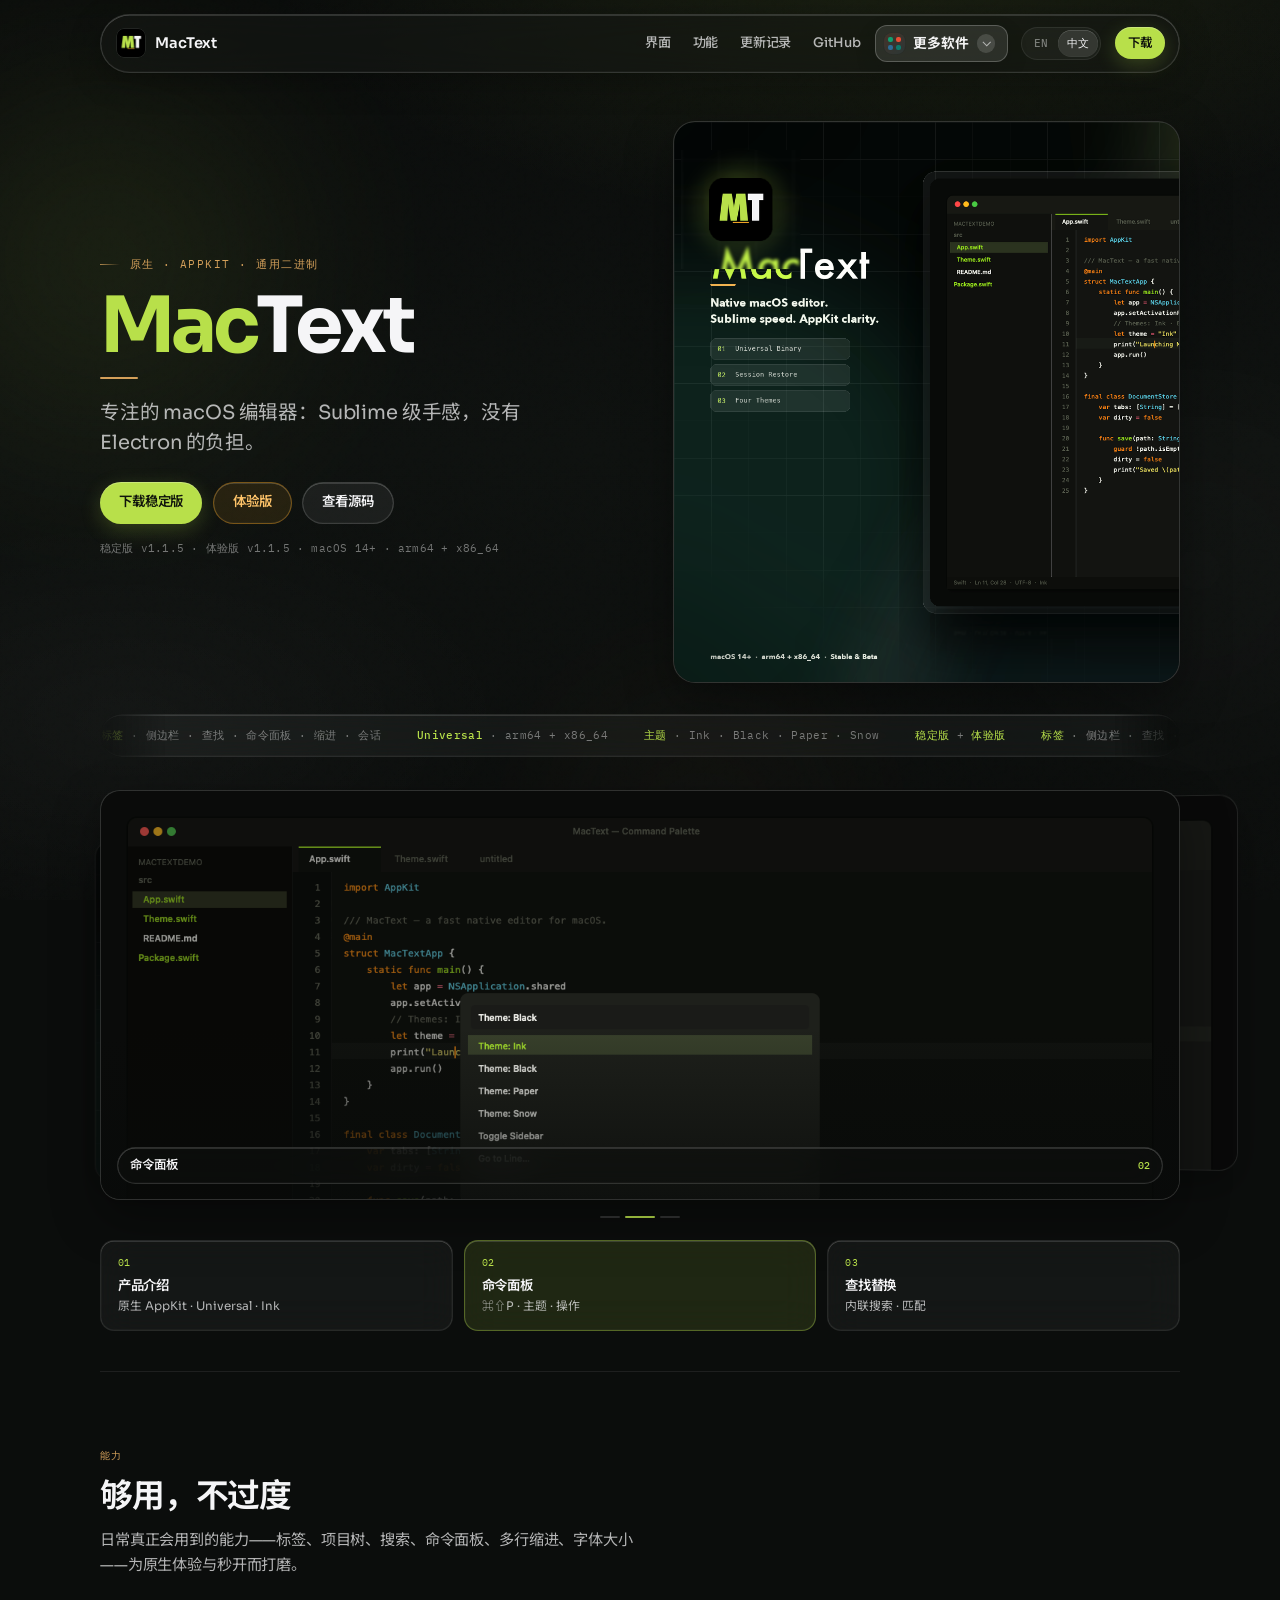
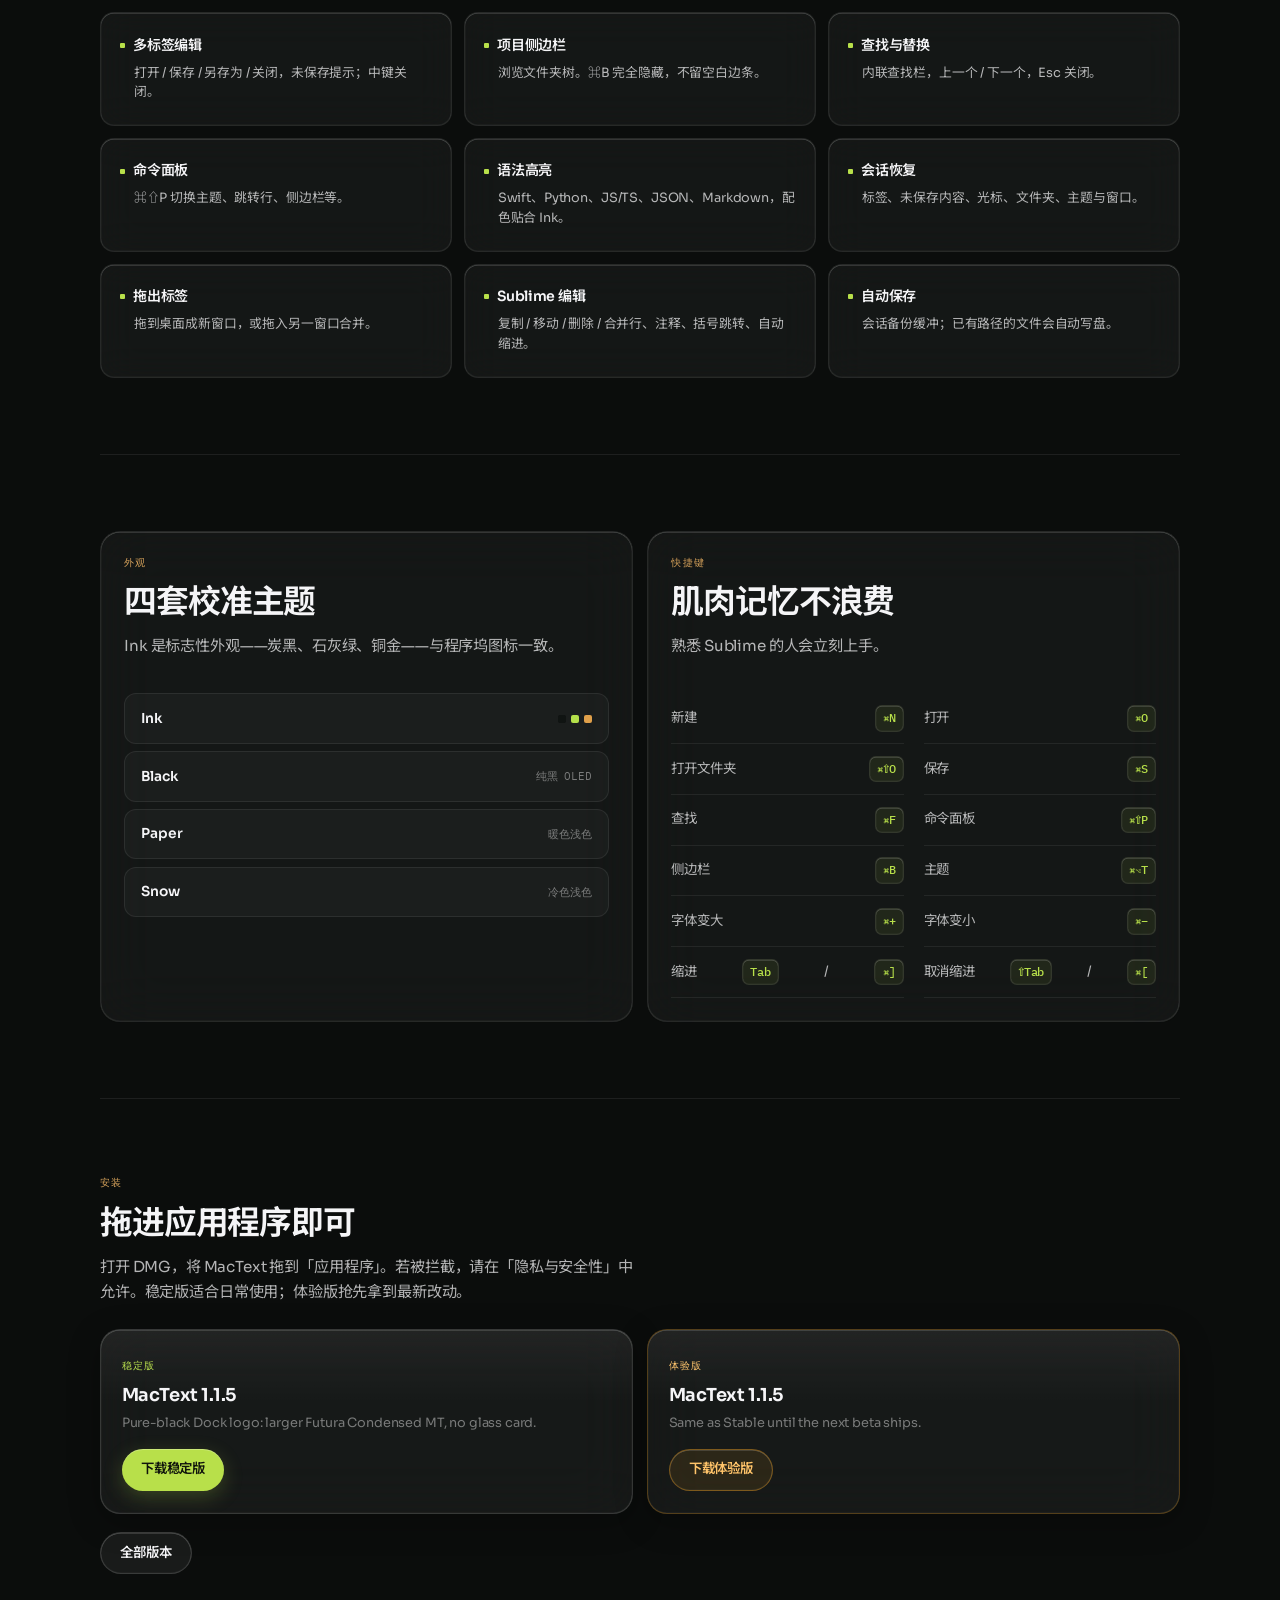
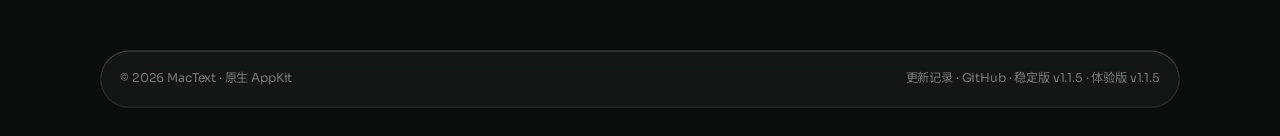
==== docs/zh/index.html @ 29297f14 "Fix More apps menu by rendering static HTML in the nav. Co-authored-by: Cursor <cursoragent@cursor.c" ====
<!DOCTYPE html>
<html lang="zh-CN">
<head>
  <meta charset="utf-8" />
  <meta name="viewport" content="width=device-width, initial-scale=1" />
  <title>MacText — 原生 macOS 文本编辑器 | Sublime 级效率</title>
  <meta name="description" id="meta-desc" content="面向 macOS 的原生 AppKit 文本编辑器：多标签、侧边栏、查找替换、命令面板、语法高亮与会话恢复。" />
  <meta name="robots" content="index, follow" />
  <link rel="canonical" href="https://linux503.github.io/MacText/zh/" />
  <link rel="alternate" hreflang="en" href="https://linux503.github.io/MacText/?lang=en" />
  <link rel="alternate" hreflang="zh-CN" href="https://linux503.github.io/MacText/?lang=zh" />
  <link rel="alternate" hreflang="x-default" href="https://linux503.github.io/MacText/" />
  <meta property="og:type" content="website" />
  <meta property="og:title" id="og-title" content="MacText — 原生 macOS 文本编辑器" />
  <meta property="og:description" id="og-desc" content="Sublime 核心体验。原生 AppKit。Universal Binary。" />
  <meta property="og:url" content="https://linux503.github.io/MacText/" />
  <meta property="og:image" content="https://linux503.github.io/MacText/assets/icon-512.png?v=115" />
  <meta name="twitter:card" content="summary_large_image" />
  <link rel="icon" href="../assets/icon-256.png?v=115" />
  <link rel="preconnect" href="https://fonts.googleapis.com" />
  <link rel="preconnect" href="https://fonts.gstatic.com" crossorigin />
  <link href="https://fonts.googleapis.com/css2?family=IBM+Plex+Mono:wght@400;500&family=Noto+Sans+SC:wght@400;500;600;700&family=Sora:wght@400;500;600;700&display=swap" rel="stylesheet" />
  <link rel="stylesheet" href="../assets/site.css?v=6" />
  <link rel="stylesheet" href="more-apps.css?v=5" />
</head>
<body>
  <div class="atmosphere" aria-hidden="true">
    <div class="orb orb-a"></div>
    <div class="orb orb-b"></div>
    <div class="orb orb-c"></div>
  </div>
  <div class="noise" aria-hidden="true"></div>
  <div class="page">
    <nav class="nav">
      <a class="brand" href="./">
        <img src="../assets/icon-256.png?v=115" width="30" height="30" alt="" />
        MacText
      </a>
      <div class="nav-end">
        <div class="nav-links">
          <a href="#showcase" data-i18n="nav.shots">界面</a>
          <a href="#features" data-i18n="nav.features">功能</a>
          <a href="./changelog.html">更新记录</a>
          <a href="https://github.com/linux503/MacText">GitHub</a>
        </div>
                <details class="more-apps" data-more-apps="mactext">
          <summary>
            <span class="more-apps-ico" aria-hidden="true"><i></i><i></i><i></i><i></i></span>
            <span class="more-apps-label">更多软件</span>
            <span class="more-apps-chevron" aria-hidden="true"></span>
          </summary>
          <div class="more-apps-panel" role="menu">
            <div class="more-apps-head">linux503 其他工具</div>
            <a href="https://linux503.github.io/Flare/" target="_blank" rel="noopener noreferrer" role="menuitem" style="--app-accent:#0f9f6e">
              <span class="more-apps-badge">Fl</span>
              <span class="app-name">Flare</span>
              <span class="app-desc">截图录屏</span>
              <span class="more-apps-arrow" aria-hidden="true">↗</span>
            </a>
            <a href="https://linux503.github.io/ZipX/" target="_blank" rel="noopener noreferrer" role="menuitem" style="--app-accent:#e84d32">
              <span class="more-apps-badge">Zx</span>
              <span class="app-name">ZipX</span>
              <span class="app-desc">解压压缩</span>
              <span class="more-apps-arrow" aria-hidden="true">↗</span>
            </a>
            <a href="https://linux503.github.io/suptools/" target="_blank" rel="noopener noreferrer" role="menuitem" style="--app-accent:#0d7a6c">
              <span class="more-apps-badge">St</span>
              <span class="app-name">SupTools</span>
              <span class="app-desc">macOS 超级工具箱</span>
              <span class="more-apps-arrow" aria-hidden="true">↗</span>
            </a>
            <a href="https://linux503.github.io/MacFan/" target="_blank" rel="noopener noreferrer" role="menuitem" style="--app-accent:#0891b2">
              <span class="more-apps-badge">Mf</span>
              <span class="app-name">MacFan</span>
              <span class="app-desc">精准控制 Mac 风扇转速</span>
              <span class="more-apps-arrow" aria-hidden="true">↗</span>
            </a>
          </div>
        </details>
        <div class="lang" role="group" aria-label="语言">
          <a class="lang-link" href="../?lang=en" data-lang="en">EN</a>
          <a class="lang-link is-active" href="./" data-lang="zh">中文</a>
        </div>
        <a class="btn btn-solid btn-sm" href="#download">下载</a>
      </div>
    </nav>

    <header class="hero">
      <div class="hero-grid">
        <div>
          <p class="eyebrow">原生 · AppKit · 通用二进制</p>
          <p class="mark"><span>Mac</span>Text</p>
          <div class="accent-bar" aria-hidden="true"></div>
          <h1>专注的 macOS 编辑器：Sublime 级手感，没有 Electron 的负担。</h1>
          <div class="actions">
            <a class="btn btn-solid" id="hero-stable" href="https://github.com/linux503/MacText/releases/download/v1.1.5/MacText-1.1.5.dmg">下载稳定版</a>
            <a class="btn btn-beta" id="hero-beta" href="https://github.com/linux503/MacText/releases/download/v1.1.5/MacText-1.1.5.dmg">体验版</a>
            <a class="btn btn-ghost" href="https://github.com/linux503/MacText">查看源码</a>
          </div>
          <p class="meta" id="hero-meta">稳定版 v1.1.5 · 体验版 v1.1.5 · macOS 14+ · arm64 + x86_64</p>
        </div>
        <aside class="hero-visual" aria-label="产品预览">
          <div class="hero-frame">
            <img src="../screenshots/product-hero.png?v=115" alt="MacText 产品介绍图" width="880" height="560" />
          </div>
        </aside>
      </div>

      <div class="ticker" aria-hidden="true">
        <div class="ticker-track">
          <span><b>标签</b> · 侧边栏 · 查找 · 命令面板 · 缩进 · 会话</span>
          <span><b>Universal</b> · arm64 + x86_64</span>
          <span><b>主题</b> · Ink · Black · Paper · Snow</span>
          <span><b>稳定版</b> + <b>体验版</b></span>
          <span><b>标签</b> · 侧边栏 · 查找 · 命令面板 · 缩进 · 会话</span>
          <span><b>Universal</b> · arm64 + x86_64</span>
          <span><b>主题</b> · Ink · Black · Paper · Snow</span>
          <span><b>稳定版</b> + <b>体验版</b></span>
        </div>
      </div>

      <div class="showcase-block reveal" id="showcase">
        <div class="showcase" aria-roledescription="carousel">
          <div class="glow" aria-hidden="true"></div>
          <div class="deck" id="deck">
            <figure class="shot" data-index="0" data-pos="0" tabindex="0">
              <img src="../screenshots/product-hero.png?v=115" alt="MacText 产品介绍图" />
              <figcaption class="label"><span data-i18n="shot1.t">产品介绍</span><em>01</em></figcaption>
            </figure>
            <figure class="shot" data-index="1" data-pos="1" tabindex="0">
              <img src="../screenshots/command-palette.png" alt="MacText 命令面板" />
              <figcaption class="label"><span data-i18n="shot2.t">命令面板</span><em>02</em></figcaption>
            </figure>
            <figure class="shot" data-index="2" data-pos="2" tabindex="0">
              <img src="../screenshots/editor-find.png" alt="MacText 查找替换" />
              <figcaption class="label"><span data-i18n="shot3.t">查找替换</span><em>03</em></figcaption>
            </figure>
          </div>
        </div>
        <div class="progress" id="dots" role="tablist" aria-label="Screenshots"></div>
        <div class="controls" id="rail" role="tablist">
          <button type="button" data-go="0" aria-current="true">
            <span class="n">01</span>
            <span class="t" data-i18n="shot1.t">产品介绍</span>
            <span class="d" data-i18n="shot1.d">原生 AppKit · Universal · Ink</span>
          </button>
          <button type="button" data-go="1">
            <span class="n">02</span>
            <span class="t" data-i18n="shot2.t">命令面板</span>
            <span class="d" data-i18n="shot2.d">⌘⇧P · 主题 · 操作</span>
          </button>
          <button type="button" data-go="2">
            <span class="n">03</span>
            <span class="t" data-i18n="shot3.t">查找替换</span>
            <span class="d" data-i18n="shot3.d">内联搜索 · 匹配</span>
          </button>
        </div>
      </div>
    </header>

    <section id="features" class="reveal">
      <div class="sec-head">
        <p class="kicker" data-i18n="f.k">能力</p>
        <h2 class="h2" data-i18n="f.title">够用，不过度</h2>
        <p class="lead" data-i18n="f.lead">日常真正会用到的能力——标签、项目树、搜索、命令面板、多行缩进、字体大小——为原生体验与秒开而打磨。</p>
      </div>
      <div class="matrix">
        <article class="cell"><b>多标签编辑</b><p>打开 / 保存 / 另存为 / 关闭，未保存提示；中键关闭。</p></article>
        <article class="cell"><b>项目侧边栏</b><p>浏览文件夹树。⌘B 完全隐藏，不留空白边条。</p></article>
        <article class="cell"><b>查找与替换</b><p>内联查找栏，上一个 / 下一个，Esc 关闭。</p></article>
        <article class="cell"><b>命令面板</b><p>⌘⇧P 切换主题、跳转行、侧边栏等。</p></article>
        <article class="cell"><b>语法高亮</b><p>Swift、Python、JS/TS、JSON、Markdown，配色贴合 Ink。</p></article>
        <article class="cell"><b>会话恢复</b><p>标签、未保存内容、光标、文件夹、主题与窗口。</p></article>
        <article class="cell"><b>拖出标签</b><p>拖到桌面成新窗口，或拖入另一窗口合并。</p></article>
        <article class="cell"><b>Sublime 编辑</b><p>复制 / 移动 / 删除 / 合并行、注释、括号跳转、自动缩进。</p></article>
        <article class="cell"><b>自动保存</b><p>会话备份缓冲；已有路径的文件会自动写盘。</p></article>
      </div>
    </section>

    <section id="more" class="reveal">
      <div class="split">
        <div>
          <div class="sec-head">
            <p class="kicker" data-i18n="th.k">外观</p>
            <h2 class="h2" data-i18n="th.title">四套校准主题</h2>
            <p class="lead" data-i18n="th.lead">Ink 是标志性外观——炭黑、石灰绿、铜金——与程序坞图标一致。</p>
          </div>
          <div class="theme-list">
            <div class="theme-row"><strong>Ink</strong><span class="dots" aria-hidden="true"><i style="background:#101412"></i><i style="background:#b4e04a"></i><i style="background:#e0a04a"></i></span></div>
            <div class="theme-row"><strong>Black</strong><em data-i18n="th.black">纯黑 OLED</em></div>
            <div class="theme-row"><strong>Paper</strong><em data-i18n="th.paper">暖色浅色</em></div>
            <div class="theme-row"><strong>Snow</strong><em data-i18n="th.snow">冷色浅色</em></div>
          </div>
        </div>
        <div>
          <div class="sec-head">
            <p class="kicker" data-i18n="k.k">快捷键</p>
            <h2 class="h2" data-i18n="k.title">肌肉记忆不浪费</h2>
            <p class="lead" data-i18n="k.lead">熟悉 Sublime 的人会立刻上手。</p>
          </div>
          <div class="keys">
            <div><span data-i18n="k.new">新建</span><kbd>⌘N</kbd></div>
            <div><span data-i18n="k.open">打开</span><kbd>⌘O</kbd></div>
            <div><span data-i18n="k.folder">打开文件夹</span><kbd>⌘⇧O</kbd></div>
            <div><span data-i18n="k.save">保存</span><kbd>⌘S</kbd></div>
            <div><span data-i18n="k.find">查找</span><kbd>⌘F</kbd></div>
            <div><span data-i18n="k.pal">命令面板</span><kbd>⌘⇧P</kbd></div>
            <div><span data-i18n="k.side">侧边栏</span><kbd>⌘B</kbd></div>
            <div><span data-i18n="k.theme">主题</span><kbd>⌘⌥T</kbd></div>
            <div><span>字体变大</span><kbd>⌘+</kbd></div>
            <div><span>字体变小</span><kbd>⌘−</kbd></div>
            <div><span>缩进</span><kbd>Tab</kbd> / <kbd>⌘]</kbd></div>
            <div><span>取消缩进</span><kbd>⇧Tab</kbd> / <kbd>⌘[</kbd></div>
          </div>
        </div>
      </div>
    </section>

    <section class="download reveal" id="download">
      <div class="sec-head">
        <p class="kicker">安装</p>
        <h2 class="h2">拖进应用程序即可</h2>
        <p class="lead">打开 DMG，将 MacText 拖到「应用程序」。若被拦截，请在「隐私与安全性」中允许。稳定版适合日常使用；体验版抢先拿到最新改动。</p>
      </div>
      <div class="dl-channels">
        <div class="dl-card">
          <span class="label">稳定版</span>
          <div class="ver" id="dl-stable-ver">MacText 1.1.5</div>
          <p class="hint" id="dl-stable-notes">推荐日常使用。每次发新版时，原体验版会晋升为稳定版。</p>
          <div class="actions">
            <a class="btn btn-solid" id="dl-stable" href="https://github.com/linux503/MacText/releases/download/v1.1.5/MacText-1.1.5.dmg">下载稳定版</a>
          </div>
        </div>
        <div class="dl-card is-beta">
          <span class="label">体验版</span>
          <div class="ver" id="dl-beta-ver">MacText 1.1.5</div>
          <p class="hint" id="dl-beta-notes">最新构建，抢先体验。下次发版时会变成稳定版。</p>
          <div class="actions">
            <a class="btn btn-beta" id="dl-beta" href="https://github.com/linux503/MacText/releases/download/v1.1.5/MacText-1.1.5.dmg">下载体验版</a>
          </div>
        </div>
      </div>
      <div class="actions">
        <a class="btn btn-ghost" href="https://github.com/linux503/MacText/releases">全部版本</a>
      </div>
    </section>

    <footer>
      <span>© 2026 MacText · 原生 AppKit</span>
      <span><a href="./changelog.html">更新记录</a> · <a href="https://github.com/linux503/MacText">GitHub</a> · <a id="footer-stable" href="https://github.com/linux503/MacText/releases/tag/v1.1.5">稳定版 v1.1.5</a> · <a id="footer-beta" href="https://github.com/linux503/MacText/releases/tag/v1.1.5">体验版 v1.1.5</a></span>
    </footer>
  </div>

  <script>
    (function () {
      var q = new URLSearchParams(location.search).get("lang");
      if (q === "en") {
        localStorage.setItem("mactext-lang", "en");
        location.replace("../?lang=en");
        return;
      }
      localStorage.setItem("mactext-lang", "zh");
      document.querySelectorAll("[data-lang]").forEach(function (a) {
        a.addEventListener("click", function () {
          localStorage.setItem("mactext-lang", a.getAttribute("data-lang"));
        });
      });
    })();
  </script>
  <script>
    (function () {
      const cards = [...document.querySelectorAll(".shot")];
      const rail = document.getElementById("rail");
      const dots = document.getElementById("dots");
      let active = 0, timer;
      cards.forEach((_, i) => {
        const d = document.createElement("button");
        d.type = "button";
        d.setAttribute("aria-label", "Shot " + (i + 1));
        d.addEventListener("click", () => go(i));
        dots.appendChild(d);
      });
      function layout() {
        const order = [0, 1, 2].map((o) => (active + o) % 3);
        cards.forEach((card) => {
          card.dataset.pos = String(order.indexOf(Number(card.dataset.index)));
        });
        dots.querySelectorAll("button").forEach((b, i) => b.setAttribute("aria-current", i === active ? "true" : "false"));
        rail.querySelectorAll("button").forEach((b) => b.setAttribute("aria-current", Number(b.dataset.go) === active ? "true" : "false"));
      }
      function go(i) { active = ((i % 3) + 3) % 3; layout(); restart(); }
      function next() { go(active + 1); }
      function restart() { clearInterval(timer); timer = setInterval(next, 4800); }
      cards.forEach((c) => {
        c.addEventListener("click", () => go(Number(c.dataset.index)));
        c.addEventListener("keydown", (e) => {
          if (e.key === "Enter" || e.key === " ") { e.preventDefault(); go(Number(c.dataset.index)); }
        });
      });
      rail.querySelectorAll("button").forEach((b) => b.addEventListener("click", () => go(Number(b.dataset.go))));
      const stage = document.getElementById("showcase");
      stage.addEventListener("mouseenter", () => clearInterval(timer));
      stage.addEventListener("mouseleave", restart);
      layout(); restart();
    })();

    (function () {
      const url = "../version.json?ts=" + Date.now();
      fetch(url, { cache: "no-store" })
        .then((r) => (r.ok ? r.json() : Promise.reject()))
        .then((data) => {
          const stable = data.stable || data;
          const beta = data.beta;
          const setHref = (id, href) => {
            const el = document.getElementById(id);
            if (el && href) el.setAttribute("href", href);
          };
          const setText = (id, text) => {
            const el = document.getElementById(id);
            if (el && text) el.textContent = text;
          };
          if (stable && stable.version) {
            setHref("hero-stable", stable.dmg);
            setHref("dl-stable", stable.dmg);
            setHref("footer-stable", stable.release || ("https://github.com/linux503/MacText/releases/tag/" + (stable.tag || ("v" + stable.version))));
            setText("dl-stable-ver", "MacText " + stable.version);
            setText("footer-stable", "稳定版 v" + stable.version);
            if (stable.notes) setText("dl-stable-notes", stable.notes);
          }
          if (beta && beta.version) {
            setHref("hero-beta", beta.dmg);
            setHref("dl-beta", beta.dmg);
            setHref("footer-beta", beta.release || ("https://github.com/linux503/MacText/releases/tag/" + (beta.tag || ("v" + beta.version))));
            setText("dl-beta-ver", "MacText " + beta.version);
            setText("footer-beta", "体验版 v" + beta.version);
            if (beta.notes) setText("dl-beta-notes", beta.notes);
          }
          const meta = document.getElementById("hero-meta");
          if (meta && stable && beta) {
            meta.textContent = "稳定版 v" + stable.version + " · 体验版 v" + beta.version + " · macOS 14+ · arm64 + x86_64";
          } else if (meta && stable) {
            meta.textContent = "稳定版 v" + stable.version + " · macOS 14+ · arm64 + x86_64";
          }
        })
        .catch(() => {});
    })();
  </script>
  <script src="../assets/site.js?v=6" defer></script>
  <script src="more-apps.js?v=5" defer></script>
</body>
</html>
---- docs/assets/site.css ----
/* MacText site — Apple-like frosted glass */
:root {
  --bg: #0b0d0c;
  --bg-elev: #121512;
  --text: #f5f5f7;
  --text-2: rgba(245, 245, 247, 0.72);
  --text-3: rgba(245, 245, 247, 0.44);
  --accent: #b8e04a;
  --accent-soft: rgba(184, 224, 74, 0.12);
  --accent-line: rgba(184, 224, 74, 0.35);
  --copper: #d4a05a;
  --amber: #f5a524;
  --glass: rgba(255, 255, 255, 0.06);
  --glass-strong: rgba(255, 255, 255, 0.09);
  --glass-border: rgba(255, 255, 255, 0.14);
  --glass-border-soft: rgba(255, 255, 255, 0.08);
  --hairline: inset 0 0.5px 0 rgba(255, 255, 255, 0.22),
              inset 0 0 0 0.5px rgba(255, 255, 255, 0.06);
  --shadow-soft: 0 8px 32px rgba(0, 0, 0, 0.28);
  --shadow-lift: 0 18px 48px rgba(0, 0, 0, 0.36);
  --max: 1080px;
  --ease: cubic-bezier(0.25, 0.1, 0.25, 1);
  --sans: "Sora", "Noto Sans SC", "SF Pro Display", "PingFang SC", -apple-system, sans-serif;
  --mono: "IBM Plex Mono", "SF Mono", ui-monospace, monospace;
  --r: 20px;
  --r-sm: 14px;
  --blur: blur(28px) saturate(160%);
  --blur-sm: blur(18px) saturate(140%);
}

* { box-sizing: border-box; margin: 0; padding: 0; }
html { scroll-behavior: smooth; }
body {
  font-family: var(--sans);
  background: var(--bg);
  color: var(--text);
  line-height: 1.55;
  font-size: 15px;
  letter-spacing: -0.01em;
  -webkit-font-smoothing: antialiased;
  -moz-osx-font-smoothing: grayscale;
  overflow-x: hidden;
  text-rendering: optimizeLegibility;
}
a { color: inherit; text-decoration: none; }
button { font: inherit; color: inherit; background: none; border: 0; cursor: pointer; }
img { display: block; max-width: 100%; }

/* Quiet atmosphere — soft light, no flash */
.atmosphere {
  position: fixed; inset: 0; z-index: 0; pointer-events: none; overflow: hidden;
  background:
    radial-gradient(ellipse 90% 55% at 70% -5%, rgba(184, 224, 74, 0.09), transparent 55%),
    radial-gradient(ellipse 60% 45% at 10% 80%, rgba(255, 255, 255, 0.03), transparent 50%),
    linear-gradient(180deg, #0a0c0b 0%, #0e110f 50%, #0b0d0c 100%);
}
.atmosphere .orb {
  position: absolute; border-radius: 50%;
  filter: blur(90px); opacity: 0.45;
  animation: orb-drift 28s var(--ease) infinite alternate;
}
.atmosphere .orb-a {
  width: min(520px, 46vw); height: min(520px, 46vw);
  left: -12%; top: 0%;
  background: radial-gradient(circle, rgba(184,224,74,0.28), transparent 70%);
}
.atmosphere .orb-b {
  width: min(420px, 38vw); height: min(420px, 38vw);
  right: -10%; top: 40%;
  background: radial-gradient(circle, rgba(255,255,255,0.08), transparent 70%);
  animation-duration: 34s; animation-delay: -8s;
}
.atmosphere .orb-c {
  width: min(380px, 32vw); height: min(380px, 32vw);
  left: 40%; bottom: -12%;
  background: radial-gradient(circle, rgba(212,160,90,0.12), transparent 70%);
  animation-duration: 30s; animation-delay: -4s;
}
.atmosphere::before,
.atmosphere::after { display: none; }
.noise {
  position: fixed; inset: 0; z-index: 0; pointer-events: none;
  opacity: 0.028; mix-blend-mode: overlay;
  background-image: url("data:image/svg+xml,%3Csvg viewBox='0 0 200 200' xmlns='http://www.w3.org/2000/svg'%3E%3Cfilter id='n'%3E%3CfeTurbulence type='fractalNoise' baseFrequency='0.85' numOctaves='3' stitchTiles='stitch'/%3E%3C/filter%3E%3Crect width='100%25' height='100%25' filter='url(%23n)'/%3E%3C/svg%3E");
}

.page {
  position: relative; z-index: 1;
  width: min(100% - 2.75rem, var(--max));
  margin-inline: auto;
}

/* Frosted glass utility surface */
.glass-surface {
  background: var(--glass);
  border: 0.5px solid var(--glass-border);
  backdrop-filter: var(--blur);
  -webkit-backdrop-filter: var(--blur);
  box-shadow: var(--shadow-soft), var(--hairline);
}

/* Nav — Apple frosted bar */
.nav {
  position: sticky; top: 0.85rem; z-index: 40;
  display: flex; align-items: center; justify-content: space-between;
  margin: 0.85rem 0 0;
  padding: 0.65rem 0.85rem 0.65rem 1rem;
  border-radius: 980px;
  background: rgba(22, 24, 22, 0.55);
  border: 0.5px solid var(--glass-border);
  backdrop-filter: var(--blur);
  -webkit-backdrop-filter: var(--blur);
  box-shadow: var(--shadow-soft), var(--hairline);
  animation: enter 0.7s var(--ease) both;
}
.nav::before { display: none; }
.brand {
  display: inline-flex; align-items: center; gap: 0.65rem;
  font-weight: 600; font-size: 0.92rem; letter-spacing: -0.03em;
}
.brand img {
  width: 28px; height: 28px; border-radius: 7px;
  box-shadow: 0 0 0 0.5px var(--glass-border);
  transition: transform 0.35s var(--ease);
}
.brand:hover img { transform: scale(1.04); }
.nav-end { display: flex; align-items: center; gap: 0.85rem; }
.nav-links {
  display: flex; gap: 1.35rem;
  color: var(--text-2); font-size: 0.82rem; font-weight: 500;
}
.nav-links a {
  position: relative; padding: 0.15rem 0;
  transition: color 0.2s ease;
}
.nav-links a:hover { color: var(--text); }
.nav-links a::after {
  content: ""; position: absolute; left: 0; right: 100%; bottom: -1px; height: 1px;
  background: var(--accent);
  transition: right 0.3s var(--ease);
  opacity: 0.8;
}
.nav-links a:hover::after { right: 0; }

.lang {
  display: inline-flex; padding: 2px;
  border-radius: 980px;
  border: 0.5px solid var(--glass-border-soft);
  background: rgba(255,255,255,0.04);
}
.lang-link {
  min-width: 2.1rem; padding: 0.32rem 0.55rem; border-radius: 980px;
  font-family: var(--mono); font-size: 0.66rem; font-weight: 500;
  letter-spacing: 0.02em; color: var(--text-3); text-align: center;
  display: inline-flex; align-items: center; justify-content: center;
  transition: background 0.2s, color 0.2s;
}
.lang-link.is-active {
  background: rgba(255,255,255,0.1);
  color: var(--text);
  box-shadow: var(--hairline);
}

/* Buttons — clear, material */
.btn {
  display: inline-flex; align-items: center; justify-content: center;
  min-height: 2.6rem; padding: 0.55rem 1.2rem; border-radius: 980px;
  font-weight: 600; font-size: 0.84rem; letter-spacing: -0.015em;
  transition: transform 0.25s var(--ease), background 0.2s, border-color 0.2s, box-shadow 0.25s;
}
.btn::after { display: none; }
.btn-solid {
  background: var(--accent);
  color: #10140c;
  box-shadow: 0 1px 0 rgba(255,255,255,0.25) inset, 0 6px 20px rgba(184, 224, 74, 0.22);
}
.btn-solid:hover {
  transform: translateY(-1px);
  background: #c4e85c;
  box-shadow: 0 1px 0 rgba(255,255,255,0.3) inset, 0 10px 28px rgba(184, 224, 74, 0.28);
}
.btn-ghost {
  border: 0.5px solid var(--glass-border);
  background: rgba(255,255,255,0.06);
  backdrop-filter: var(--blur-sm);
  -webkit-backdrop-filter: var(--blur-sm);
  color: var(--text);
  box-shadow: var(--hairline);
}
.btn-ghost:hover {
  background: rgba(255,255,255,0.1);
  border-color: rgba(255,255,255,0.22);
  transform: translateY(-1px);
}
.btn-sm { min-height: 2rem; padding: 0.35rem 0.85rem; font-size: 0.78rem; }
.btn-beta {
  border: 0.5px solid rgba(245, 165, 36, 0.4);
  background: rgba(245, 165, 36, 0.1);
  backdrop-filter: var(--blur-sm);
  -webkit-backdrop-filter: var(--blur-sm);
  color: #ffc46a;
  box-shadow: var(--hairline);
}
.btn-beta:hover {
  background: rgba(245, 165, 36, 0.16);
  border-color: rgba(245, 165, 36, 0.55);
  transform: translateY(-1px);
}

/* Hero */
.hero {
  padding: 3rem 0 2.5rem;
  display: grid; gap: 1.75rem;
  min-height: calc(100svh - 5.5rem);
  align-content: center;
}
.hero-grid {
  display: grid;
  grid-template-columns: minmax(0, 1.05fr) minmax(0, 1fr);
  gap: 2.5rem;
  align-items: center;
}
.eyebrow {
  display: inline-flex; align-items: center; gap: 0.6rem;
  margin-bottom: 1.1rem;
  font-family: var(--mono); font-size: 0.66rem;
  letter-spacing: 0.14em; text-transform: uppercase; color: var(--copper);
  animation: enter 0.75s var(--ease) 0.04s both;
}
.eyebrow::before {
  content: ""; width: 1.25rem; height: 1px;
  background: linear-gradient(90deg, var(--copper), transparent);
  opacity: 0.8;
}
.mark {
  font-size: clamp(3.4rem, 8.5vw, 4.85rem);
  font-weight: 700; letter-spacing: -0.05em; line-height: 0.94;
  margin-bottom: 0.9rem;
  color: var(--text);
  animation: enter 0.8s var(--ease) 0.08s both;
}
.mark span { color: var(--accent); }
.accent-bar {
  width: 2.4rem; height: 2px;
  background: var(--copper);
  margin-bottom: 1.15rem;
  transform-origin: left;
  animation: bar 0.85s var(--ease) 0.2s both;
  border-radius: 1px; opacity: 0.9;
}
.hero h1 {
  font-size: clamp(1.08rem, 1.7vw, 1.22rem);
  font-weight: 400; line-height: 1.55;
  color: var(--text-2); max-width: 28rem;
  margin-bottom: 1.5rem;
  animation: enter 0.85s var(--ease) 0.14s both;
}
html[lang="zh"] .hero h1 { letter-spacing: 0.015em; }
.actions {
  display: flex; flex-wrap: wrap; gap: 0.65rem;
  animation: enter 0.9s var(--ease) 0.2s both;
}
.meta {
  margin-top: 1.05rem;
  font-family: var(--mono); font-size: 0.66rem;
  color: var(--text-3); letter-spacing: 0.02em;
  animation: enter 0.95s var(--ease) 0.26s both;
}

.hero-visual {
  position: relative;
  animation: enter 0.95s var(--ease) 0.14s both;
}
.hero-frame {
  position: relative;
  border-radius: 22px;
  overflow: hidden;
  border: 0.5px solid var(--glass-border);
  background: rgba(18, 20, 18, 0.45);
  backdrop-filter: var(--blur-sm);
  -webkit-backdrop-filter: var(--blur-sm);
  box-shadow: var(--shadow-lift), var(--hairline);
  transform: none;
  transition: box-shadow 0.35s var(--ease), transform 0.35s var(--ease);
}
.hero-visual:hover .hero-frame {
  transform: translateY(-3px);
  box-shadow: 0 24px 56px rgba(0,0,0,0.4), var(--hairline);
}
.hero-frame img {
  width: 100%;
  aspect-ratio: 16 / 10.5;
  object-fit: cover;
  object-position: top left;
}

.ticker {
  margin-top: 0.15rem;
  overflow: hidden;
  border-radius: 980px;
  border: 0.5px solid var(--glass-border-soft);
  background: rgba(255,255,255,0.04);
  backdrop-filter: var(--blur-sm);
  -webkit-backdrop-filter: var(--blur-sm);
  box-shadow: var(--hairline);
  mask-image: linear-gradient(90deg, transparent, #000 6%, #000 94%, transparent);
}
.ticker-track {
  display: flex; gap: 2.25rem; width: max-content;
  padding: 0.75rem 0;
  animation: ticker 32s linear infinite;
}
.ticker span {
  font-family: var(--mono); font-size: 0.7rem;
  letter-spacing: 0.03em; color: var(--text-3);
  white-space: nowrap;
}
.ticker span b { color: var(--accent); font-weight: 500; }

/* Showcase */
.showcase-block { margin-top: 0.35rem; }
.showcase {
  position: relative;
  min-height: clamp(270px, 40vw, 410px);
  perspective: 1800px;
}
.glow {
  position: absolute; inset: 14% 10% auto; height: 48%;
  background: radial-gradient(ellipse at center, rgba(184,224,74,0.1), transparent 70%);
  filter: blur(48px); pointer-events: none;
}
.deck { position: relative; min-height: inherit; transform-style: preserve-3d; }
.shot {
  position: absolute; inset: 0;
  border-radius: 20px; overflow: hidden;
  border: 0.5px solid var(--glass-border);
  background: rgba(14, 16, 14, 0.75);
  box-shadow: var(--shadow-lift), var(--hairline);
  cursor: pointer;
  transition: transform 0.7s var(--ease), opacity 0.45s, filter 0.45s;
  will-change: transform;
}
.shot img { width: 100%; height: 100%; object-fit: cover; object-position: top left; }
.shot::after {
  content: ""; position: absolute; inset: 0;
  background: linear-gradient(180deg, transparent 58%, rgba(8, 10, 9, 0.72));
  opacity: 0; transition: opacity 0.35s;
}
.shot .label {
  position: absolute; left: 1rem; right: 1rem; bottom: 0.95rem; z-index: 2;
  display: flex; justify-content: space-between; align-items: baseline;
  opacity: 0; transform: translateY(6px);
  transition: 0.35s var(--ease);
  font-size: 0.78rem; font-weight: 550;
  padding: 0.48rem 0.75rem; border-radius: 980px;
  background: rgba(16, 18, 16, 0.55);
  backdrop-filter: var(--blur-sm);
  -webkit-backdrop-filter: var(--blur-sm);
  border: 0.5px solid var(--glass-border);
  box-shadow: var(--hairline);
}
.shot .label em {
  font-style: normal; font-family: var(--mono);
  font-size: 0.64rem; color: var(--accent); font-weight: 500;
}
.shot[data-pos="0"] {
  z-index: 3; opacity: 1; filter: none;
  transform: translate3d(0, 0, 0) rotateY(0) scale(1);
}
.shot[data-pos="0"]::after,
.shot[data-pos="0"] .label { opacity: 1; transform: none; }
.shot[data-pos="1"] {
  z-index: 2; opacity: 0.88; filter: brightness(0.74) saturate(0.92);
  transform: translate3d(10%, -3%, -80px) rotateY(-9deg) scale(0.92);
}
.shot[data-pos="2"] {
  z-index: 1; opacity: 0.7; filter: brightness(0.55) saturate(0.88);
  transform: translate3d(-10%, 4%, -150px) rotateY(11deg) scale(0.86);
}

.controls {
  display: grid; grid-template-columns: repeat(3, 1fr);
  gap: 0.7rem; margin-top: 1.35rem;
}
.controls button {
  text-align: left; padding: 0.95rem 1.05rem; border-radius: var(--r-sm);
  border: 0.5px solid var(--glass-border-soft);
  background: rgba(255,255,255,0.045);
  backdrop-filter: var(--blur-sm);
  -webkit-backdrop-filter: var(--blur-sm);
  box-shadow: var(--hairline);
  transition: border-color 0.2s, background 0.2s, transform 0.25s var(--ease);
}
.controls button:hover {
  border-color: var(--glass-border);
  transform: translateY(-2px);
  background: rgba(255,255,255,0.07);
}
.controls button[aria-current="true"] {
  border-color: var(--accent-line);
  background: var(--accent-soft);
}
.controls .n {
  font-family: var(--mono); font-size: 0.6rem;
  color: var(--accent); letter-spacing: 0.06em;
  display: block; margin-bottom: 0.28rem;
}
.controls .t {
  display: block; font-size: 0.84rem; font-weight: 600;
  letter-spacing: -0.02em; margin-bottom: 0.12rem;
}
.controls .d { display: block; font-size: 0.74rem; color: var(--text-2); line-height: 1.4; }

.progress {
  display: flex; gap: 0.35rem; justify-content: center; margin-top: 1rem;
}
.progress button {
  width: 1.25rem; height: 2px; border-radius: 1px;
  background: rgba(255,255,255,0.16); transition: width 0.25s, background 0.25s;
}
.progress button[aria-current="true"] {
  width: 1.85rem; background: var(--accent);
}

/* Sections */
section {
  padding: 4.75rem 0;
  border-top: 0.5px solid rgba(255,255,255,0.08);
}
.sec-head { margin-bottom: 2.2rem; max-width: 34rem; }
.kicker {
  font-family: var(--mono); font-size: 0.64rem;
  letter-spacing: 0.12em; text-transform: uppercase;
  color: var(--copper); margin-bottom: 0.8rem;
}
.h2 {
  font-size: clamp(1.5rem, 3vw, 2.05rem);
  font-weight: 650; letter-spacing: -0.035em; line-height: 1.18;
  margin-bottom: 0.7rem;
}
html[lang="zh"] .h2 { letter-spacing: 0; }
.lead { color: var(--text-2); font-size: 0.95rem; line-height: 1.65; }

.matrix {
  display: grid;
  grid-template-columns: repeat(3, 1fr);
  gap: 0.75rem;
}
.cell {
  padding: 1.35rem 1.2rem;
  border-radius: var(--r-sm);
  background: rgba(255,255,255,0.045);
  border: 0.5px solid var(--glass-border-soft);
  backdrop-filter: var(--blur-sm);
  -webkit-backdrop-filter: var(--blur-sm);
  box-shadow: var(--hairline);
  transition: transform 0.3s var(--ease), background 0.2s, border-color 0.2s, box-shadow 0.3s;
  opacity: 0; transform: translateY(14px);
}
.reveal.is-in .cell {
  opacity: 1; transform: none;
  transition-delay: calc(var(--i, 0) * 40ms);
}
.cell:hover {
  transform: translateY(-3px);
  background: rgba(255,255,255,0.07);
  border-color: var(--glass-border);
  box-shadow: var(--shadow-soft), var(--hairline);
}
.cell b {
  display: block;
  font-size: 0.88rem; font-weight: 600;
  letter-spacing: -0.02em; margin-bottom: 0.45rem;
}
.cell b::before {
  content: "";
  display: inline-block;
  width: 5px; height: 5px;
  margin-right: 0.5rem; margin-bottom: 0.08rem;
  background: var(--accent);
  border-radius: 1px; vertical-align: middle;
}
.cell p {
  color: var(--text-2); font-size: 0.8rem; line-height: 1.55;
  padding-left: 0.85rem;
}

.split {
  display: grid; grid-template-columns: 1fr 1fr; gap: 0.9rem;
}
.split > div {
  padding: 1.45rem;
  border-radius: var(--r);
  background: rgba(255,255,255,0.045);
  border: 0.5px solid var(--glass-border-soft);
  backdrop-filter: var(--blur);
  -webkit-backdrop-filter: var(--blur);
  box-shadow: var(--hairline);
}
.theme-list { display: grid; gap: 0.45rem; margin-top: 1.3rem; }
.theme-row {
  display: flex; align-items: center; justify-content: space-between;
  padding: 0.85rem 1rem;
  border: 0.5px solid var(--glass-border-soft);
  border-radius: 12px;
  background: rgba(255,255,255,0.03);
  transition: background 0.2s, border-color 0.2s;
}
.theme-row:hover {
  background: rgba(255,255,255,0.06);
  border-color: var(--glass-border);
}
.theme-row strong { font-size: 0.86rem; font-weight: 600; }
.theme-row em {
  font-style: normal; font-family: var(--mono);
  font-size: 0.66rem; color: var(--text-3);
}
.dots { display: flex; gap: 5px; }
.dots i { width: 8px; height: 8px; border-radius: 2px; display: block; }

.keys {
  display: grid; grid-template-columns: 1fr 1fr;
  gap: 0 1.25rem; margin-top: 1.3rem;
}
.keys div {
  display: flex; justify-content: space-between; align-items: center;
  padding: 0.72rem 0;
  border-bottom: 0.5px solid rgba(255,255,255,0.07);
  color: var(--text-2); font-size: 0.84rem;
}
.keys div:hover { color: var(--text); }
.keys kbd {
  font-family: var(--mono); font-size: 0.74rem;
  color: var(--accent); font-weight: 500;
  padding: 0.2rem 0.45rem;
  border: 0.5px solid var(--glass-border-soft);
  border-radius: 7px;
  background: rgba(184, 224, 74, 0.08);
  box-shadow: var(--hairline);
}

.download .h2 { max-width: none; }
.download .sec-head { margin-bottom: 1.6rem; }
.dl-channels {
  display: grid;
  grid-template-columns: repeat(2, minmax(0, 1fr));
  gap: 0.85rem; margin-bottom: 1.15rem;
}
.dl-card {
  position: relative; overflow: hidden;
  padding: 1.35rem 1.3rem 1.4rem;
  border-radius: var(--r);
  border: 0.5px solid var(--glass-border);
  background: rgba(255,255,255,0.05);
  backdrop-filter: var(--blur);
  -webkit-backdrop-filter: var(--blur);
  box-shadow: var(--shadow-soft), var(--hairline);
  transition: transform 0.3s var(--ease), border-color 0.2s, box-shadow 0.3s;
}
.dl-card::before {
  content: "";
  position: absolute; inset: 0 auto auto 0;
  width: 100%; height: 40%;
  background: linear-gradient(180deg, rgba(255,255,255,0.05), transparent);
  pointer-events: none;
}
.dl-card:hover {
  transform: translateY(-3px);
  border-color: rgba(184, 224, 74, 0.28);
  box-shadow: var(--shadow-lift), var(--hairline);
}
.dl-card.is-beta { border-color: rgba(245, 165, 36, 0.28); }
.dl-card.is-beta:hover {
  border-color: rgba(245, 165, 36, 0.42);
}
.dl-card .label {
  display: inline-block; margin-bottom: 0.5rem;
  font-family: var(--mono); font-size: 0.64rem;
  letter-spacing: 0.1em; text-transform: uppercase; color: var(--accent);
}
.dl-card.is-beta .label { color: #ffc46a; }
.dl-card .ver {
  font-size: 1.12rem; font-weight: 650;
  letter-spacing: -0.025em; margin-bottom: 0.3rem;
}
.dl-card .hint {
  color: var(--text-3); font-size: 0.8rem;
  line-height: 1.45; margin-bottom: 1rem; max-width: 28rem;
}
.dl-card .actions { margin-top: 0; }

footer {
  display: flex; flex-wrap: wrap; justify-content: space-between; gap: 1rem;
  margin: 0 0 1.75rem;
  padding: 1.15rem 1.2rem;
  border-radius: 980px;
  border: 0.5px solid var(--glass-border-soft);
  background: rgba(255,255,255,0.04);
  backdrop-filter: var(--blur-sm);
  -webkit-backdrop-filter: var(--blur-sm);
  box-shadow: var(--hairline);
  color: var(--text-3); font-size: 0.76rem;
}
footer a:hover { color: var(--accent); }

.reveal {
  opacity: 0; transform: translateY(18px);
  transition: opacity 0.75s var(--ease), transform 0.75s var(--ease);
}
.reveal.is-in { opacity: 1; transform: none; }

@keyframes enter {
  from { opacity: 0; transform: translateY(12px); }
  to { opacity: 1; transform: none; }
}
@keyframes bar {
  from { transform: scaleX(0); opacity: 0; }
  to { transform: none; opacity: 1; }
}
@keyframes orb-drift {
  from { transform: translate3d(0, 0, 0) scale(1); }
  to { transform: translate3d(3%, -4%, 0) scale(1.05); }
}
@keyframes ticker {
  from { transform: translateX(0); }
  to { transform: translateX(-50%); }
}

@media (max-width: 900px) {
  .hero-grid, .split { grid-template-columns: 1fr; gap: 1.5rem; }
  .matrix { grid-template-columns: 1fr 1fr; }
  .nav-links { display: none; }
  .hero { min-height: auto; padding-top: 1.75rem; }
  .nav { border-radius: 18px; }
  .footer, footer { border-radius: 18px; }
  .shot[data-pos="1"] { transform: translate3d(6%, -2%, -45px) rotateY(-7deg) scale(0.94); }
  .shot[data-pos="2"] { transform: translate3d(-6%, 3%, -90px) rotateY(9deg) scale(0.88); }
  .atmosphere .orb { opacity: 0.28; }
}
@media (max-width: 720px) {
  .dl-channels, .matrix { grid-template-columns: 1fr; }
}
@media (max-width: 640px) {
  .page { width: min(100% - 1.35rem, var(--max)); }
  .controls, .keys { grid-template-columns: 1fr; }
  .nav { top: 0.5rem; }
}
/* Changelog */
.changelog-page .hero-mini {
  padding: 2.4rem 0 0.5rem;
  max-width: 40rem;
}
.changelog-page .hero-mini .mark { font-size: clamp(1.8rem, 4vw, 2.4rem); margin: 0.35rem 0; }
.changelog-page .hero-mini h1 {
  font-size: clamp(1.15rem, 2.4vw, 1.45rem);
  font-weight: 500;
  line-height: 1.45;
  margin: 0.75rem 0 0;
  color: var(--text-muted, rgba(255,255,255,0.72));
}
.changelog {
  margin: 1.5rem 0 3rem;
  display: grid;
  gap: 1rem;
}
.cl-item {
  position: relative;
  padding: 1.15rem 1.25rem 1.2rem;
  border-radius: var(--r-sm);
  border: 1px solid var(--glass-border);
  background: var(--glass);
  backdrop-filter: var(--blur-sm);
  -webkit-backdrop-filter: var(--blur-sm);
  box-shadow: var(--hairline);
}
.cl-top {
  display: flex;
  flex-wrap: wrap;
  align-items: baseline;
  gap: 0.55rem 0.85rem;
  margin-bottom: 0.55rem;
}
.cl-ver {
  font-family: var(--mono);
  font-size: 1.05rem;
  font-weight: 500;
  letter-spacing: -0.02em;
}
.cl-badge {
  font-size: 0.68rem;
  font-weight: 600;
  letter-spacing: 0.04em;
  text-transform: uppercase;
  padding: 0.18rem 0.5rem;
  border-radius: 999px;
  border: 1px solid var(--glass-border);
  color: var(--text-2);
}
.cl-badge.is-beta {
  border-color: rgba(245, 166, 35, 0.45);
  color: #f5c76a;
  background: rgba(245, 166, 35, 0.1);
}
.cl-badge.is-stable {
  border-color: var(--accent-line);
  color: var(--accent);
  background: var(--accent-soft);
}
.cl-date {
  margin-left: auto;
  font-size: 0.78rem;
  font-family: var(--mono);
  color: var(--text-3);
}
.cl-title {
  font-size: 1rem;
  font-weight: 600;
  margin: 0 0 0.55rem;
}
.cl-item ul {
  margin: 0;
  padding: 0 0 0 1.1rem;
  display: grid;
  gap: 0.35rem;
}
.cl-item li {
  font-size: 0.92rem;
  line-height: 1.45;
  color: var(--text-2);
}
.cl-item a.cl-more {
  display: inline-block;
  margin-top: 0.75rem;
  font-size: 0.82rem;
  color: var(--text-3);
  text-decoration: none;
  border-bottom: 1px solid var(--glass-border);
}
.cl-item a.cl-more:hover { color: var(--text); border-color: rgba(255,255,255,0.35); }
.cl-empty, .cl-loading {
  padding: 2rem 0;
  color: var(--text-3);
  font-size: 0.95rem;
}

@media (prefers-reduced-motion: reduce) {
  *, *::before, *::after {
    animation-duration: 0.01ms !important;
    animation-iteration-count: 1 !important;
    transition-duration: 0.01ms !important;
  }
  .reveal, .cell { opacity: 1; transform: none; }
  .ticker-track { animation: none; }
}
---- docs/zh/more-apps.css ----
/* 各官网共用：「更多软件」引流菜单 */
.more-apps {
  position: relative;
  display: inline-flex;
  align-items: center;
  margin: 0;
  z-index: 40;
}

.more-apps > summary {
  list-style: none;
  cursor: pointer;
  user-select: none;
  font: inherit;
  color: inherit;
  display: inline-flex;
  align-items: center;
  gap: 0.5rem;
  padding: 0.42rem 0.72rem 0.42rem 0.55rem;
  border-radius: 12px;
  border: 1px solid rgba(21, 27, 35, 0.1);
  background:
    linear-gradient(180deg, rgba(255, 255, 255, 0.92), rgba(248, 249, 250, 0.88));
  box-shadow:
    0 1px 0 rgba(255, 255, 255, 0.9) inset,
    0 4px 14px rgba(21, 27, 35, 0.06);
  transition:
    color 0.22s ease,
    background 0.22s ease,
    border-color 0.22s ease,
    box-shadow 0.22s ease,
    transform 0.22s ease;
}

.more-apps > summary::-webkit-details-marker {
  display: none;
}

.more-apps-ico {
  display: grid;
  grid-template-columns: repeat(2, 5px);
  gap: 3px;
  padding: 4px;
  border-radius: 8px;
  background: linear-gradient(145deg, rgba(232, 77, 50, 0.12), rgba(46, 107, 148, 0.12));
  box-shadow: 0 0 0 1px rgba(21, 27, 35, 0.06);
  flex: 0 0 auto;
}

.more-apps-ico i {
  display: block;
  width: 5px;
  height: 5px;
  border-radius: 2px;
  background: var(--dot, #e84d32);
}

.more-apps-ico i:nth-child(1) { --dot: #0f9f6e; }
.more-apps-ico i:nth-child(2) { --dot: #e84d32; }
.more-apps-ico i:nth-child(3) { --dot: #2e6b94; }
.more-apps-ico i:nth-child(4) { --dot: #0d7a6c; }

.more-apps-label {
  font-size: 0.86rem;
  font-weight: 700;
  letter-spacing: -0.01em;
  white-space: nowrap;
}

.more-apps-chevron {
  display: inline-flex;
  align-items: center;
  justify-content: center;
  width: 1.15rem;
  height: 1.15rem;
  border-radius: 999px;
  background: rgba(21, 27, 35, 0.06);
  flex: 0 0 auto;
  transition: transform 0.22s ease, background 0.22s ease;
}

.more-apps-chevron::after {
  content: "";
  width: 0.32rem;
  height: 0.32rem;
  border-right: 1.5px solid currentColor;
  border-bottom: 1.5px solid currentColor;
  transform: rotate(45deg) translateY(-1px);
  opacity: 0.62;
}

.more-apps > summary:hover {
  border-color: rgba(21, 27, 35, 0.16);
  background: #fff;
  box-shadow:
    0 1px 0 rgba(255, 255, 255, 1) inset,
    0 8px 22px rgba(21, 27, 35, 0.08);
  transform: translateY(-1px);
}

.more-apps[open] > summary {
  border-color: rgba(232, 77, 50, 0.28);
  background: #fff;
  box-shadow:
    0 0 0 3px rgba(232, 77, 50, 0.1),
    0 10px 24px rgba(21, 27, 35, 0.08);
}

.more-apps[open] .more-apps-chevron {
  background: rgba(232, 77, 50, 0.12);
  transform: rotate(180deg);
}

.more-apps-panel {
  position: absolute;
  top: calc(100% + 10px);
  right: 0;
  min-width: 292px;
  padding: 0.45rem;
  border-radius: 18px;
  border: 1px solid rgba(21, 27, 35, 0.08);
  background: rgba(255, 255, 255, 0.98);
  color: #151b23;
  -webkit-backdrop-filter: blur(18px) saturate(160%);
  backdrop-filter: blur(18px) saturate(160%);
  box-shadow:
    0 1px 0 rgba(255, 255, 255, 0.9) inset,
    0 24px 56px rgba(21, 27, 35, 0.14);
  z-index: 60;
  transform-origin: top right;
  animation: moreAppsIn 0.22s cubic-bezier(0.22, 1, 0.36, 1);
}

@keyframes moreAppsIn {
  from {
    opacity: 0;
    transform: translateY(-6px) scale(0.98);
  }
  to {
    opacity: 1;
    transform: none;
  }
}

.more-apps-head {
  display: flex;
  align-items: center;
  gap: 0.45rem;
  padding: 0.5rem 0.75rem 0.55rem;
  font-size: 0.68rem;
  font-weight: 700;
  letter-spacing: 0.08em;
  text-transform: uppercase;
  color: #616d7c;
}

.more-apps-head::before {
  content: "";
  width: 1.1rem;
  height: 2px;
  border-radius: 999px;
  background: linear-gradient(90deg, #0f9f6e, #e84d32, #2e6b94);
}

.more-apps-panel a {
  display: grid !important;
  grid-template-columns: auto 1fr auto;
  gap: 0.15rem 0.65rem;
  align-items: center;
  text-decoration: none !important;
  color: #151b23 !important;
  padding: 0.72rem 0.75rem !important;
  border-radius: 12px !important;
  background: transparent !important;
  border: 0 !important;
  box-shadow: none !important;
  line-height: 1.25;
  transition: background 0.18s ease, transform 0.18s ease;
}

.more-apps-panel a:hover {
  background: color-mix(in srgb, var(--app-accent, #e84d32) 9%, white) !important;
  transform: translateX(2px);
}

.more-apps-badge {
  grid-row: span 2;
  width: 2rem;
  height: 2rem;
  border-radius: 9px;
  display: inline-flex;
  align-items: center;
  justify-content: center;
  font-size: 0.72rem;
  font-weight: 800;
  letter-spacing: -0.03em;
  color: #fff;
  background: linear-gradient(145deg, var(--app-accent, #e84d32), color-mix(in srgb, var(--app-accent, #e84d32) 72%, #000));
  box-shadow: 0 6px 14px color-mix(in srgb, var(--app-accent, #e84d32) 28%, transparent);
}

.more-apps-panel .app-name {
  font-size: 0.92rem;
  font-weight: 700;
  letter-spacing: -0.02em;
}

.more-apps-panel .app-desc {
  grid-column: 2;
  font-size: 0.74rem;
  font-weight: 500;
  color: #616d7c;
}

.more-apps-arrow {
  grid-row: span 2;
  opacity: 0.35;
  font-size: 0.72rem;
  line-height: 1;
  transition: opacity 0.18s ease, transform 0.18s ease;
}

.more-apps-panel a:hover .more-apps-arrow {
  opacity: 0.75;
  transform: translate(1px, -1px);
}

/* 透明导航栏（ZipX 等） */
.nav:not(.scrolled) .more-apps > summary,
.site-header:not(.scrolled) .more-apps > summary,
.topbar:not(.on) .more-apps > summary {
  color: rgba(255, 255, 255, 0.94);
  border-color: rgba(255, 255, 255, 0.22);
  background: rgba(255, 255, 255, 0.1);
  box-shadow: 0 8px 22px rgba(0, 0, 0, 0.12);
}

.nav:not(.scrolled) .more-apps > summary:hover,
.nav:not(.scrolled) .more-apps[open] > summary,
.site-header:not(.scrolled) .more-apps > summary:hover,
.site-header:not(.scrolled) .more-apps[open] > summary,
.topbar:not(.on) .more-apps > summary:hover,
.topbar:not(.on) .more-apps[open] > summary {
  color: #fff;
  border-color: rgba(255, 255, 255, 0.34);
  background: rgba(255, 255, 255, 0.16);
}

.nav:not(.scrolled) .more-apps-chevron,
.site-header:not(.scrolled) .more-apps-chevron,
.topbar:not(.on) .more-apps-chevron {
  background: rgba(255, 255, 255, 0.14);
}

@media (max-width: 720px) {
  .more-apps-panel {
    right: auto;
    left: 50%;
    transform: translateX(-50%);
    transform-origin: top center;
    min-width: min(300px, calc(100vw - 2rem));
  }

  @keyframes moreAppsIn {
    from {
      opacity: 0;
      transform: translateX(-50%) translateY(-6px) scale(0.98);
    }
    to {
      opacity: 1;
      transform: translateX(-50%);
    }
  }
}

@media (prefers-reduced-motion: reduce) {
  .more-apps-panel {
    animation: none;
  }

  .more-apps > summary,
  .more-apps-panel a,
  .more-apps-chevron {
    transition: none;
  }
}
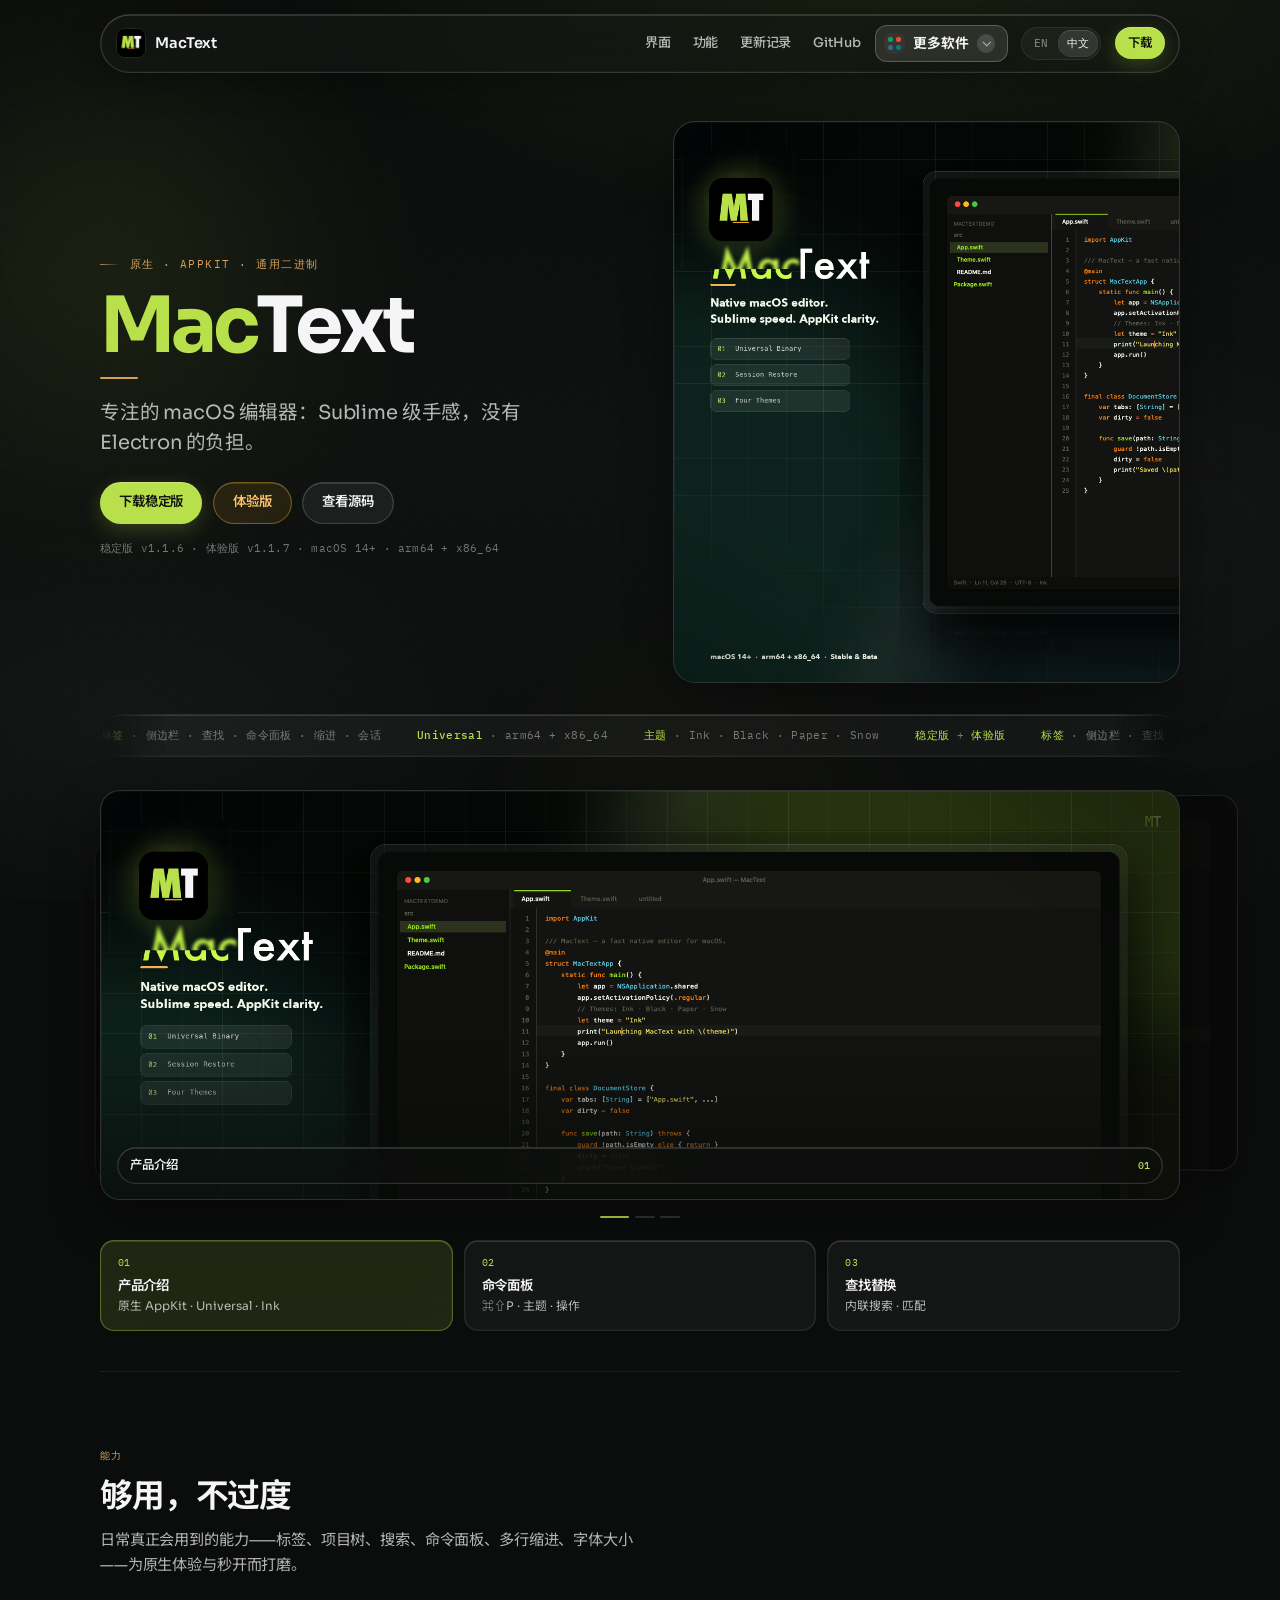
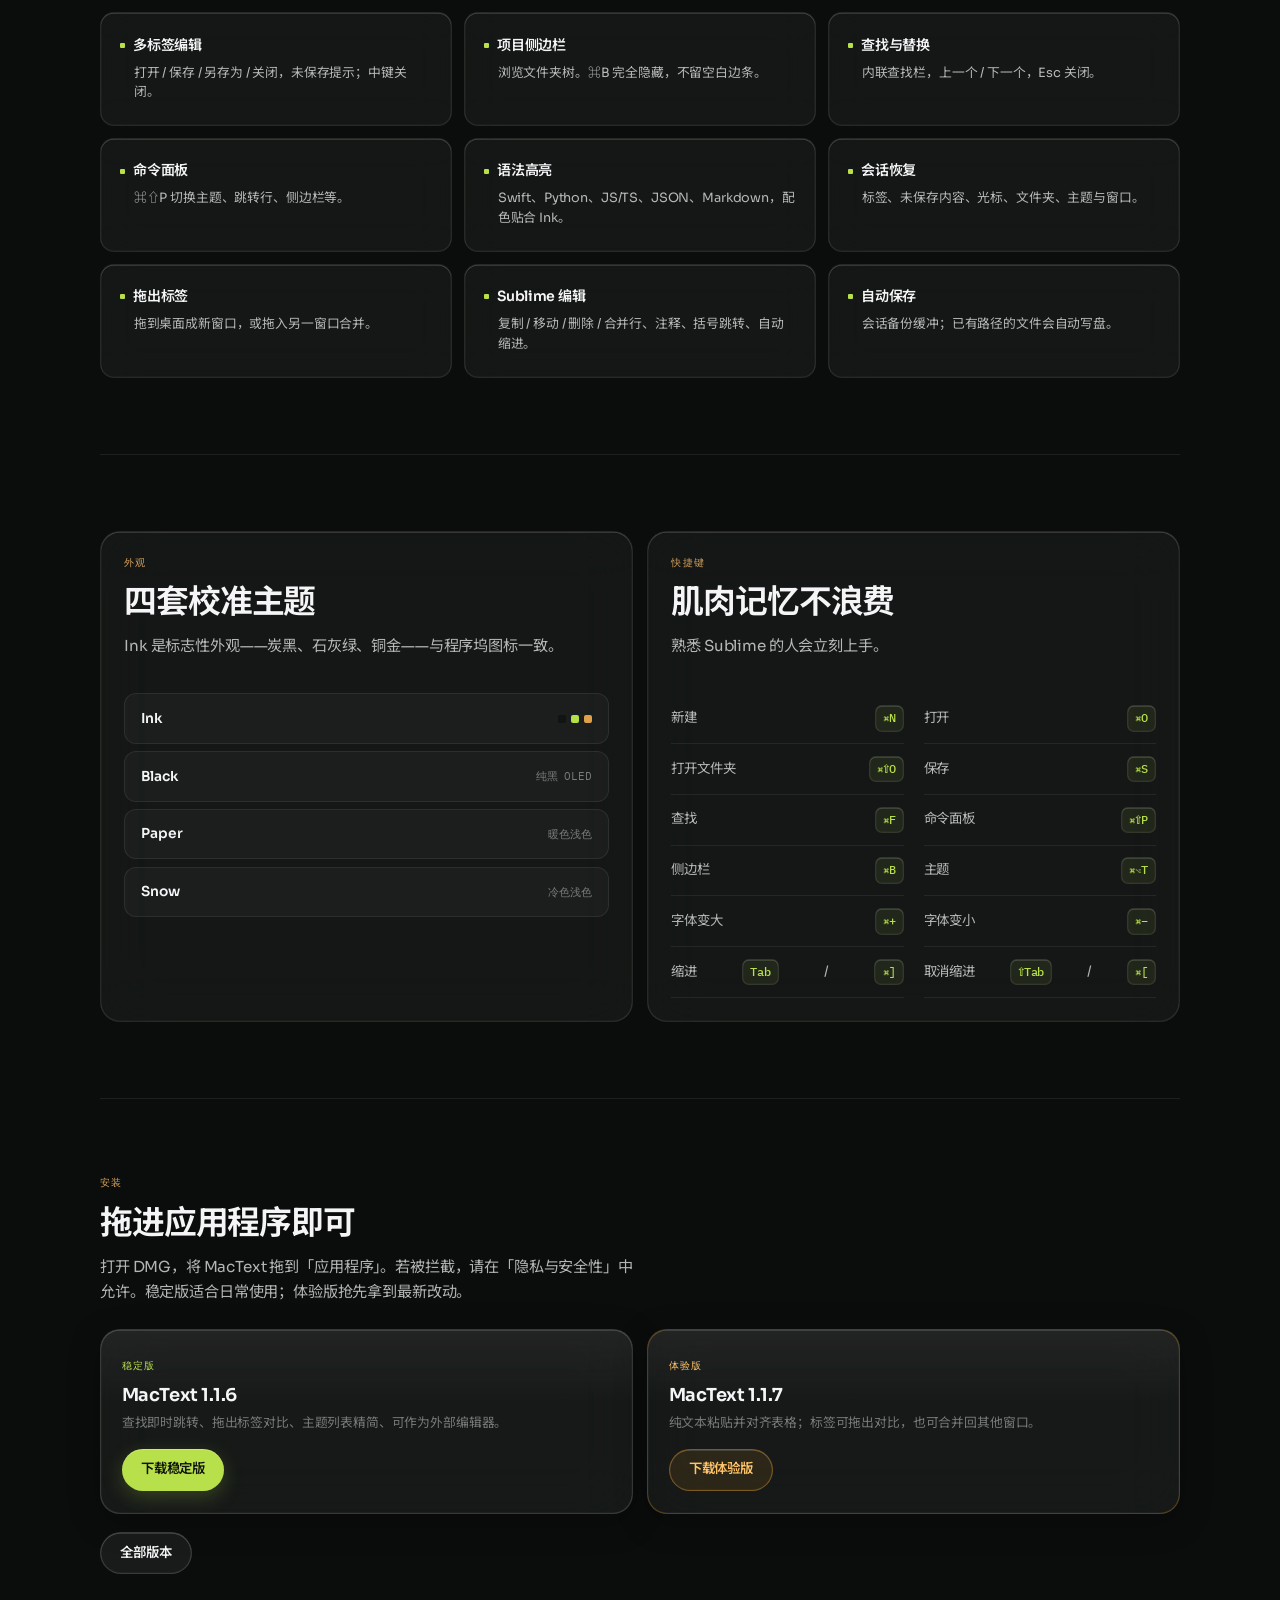
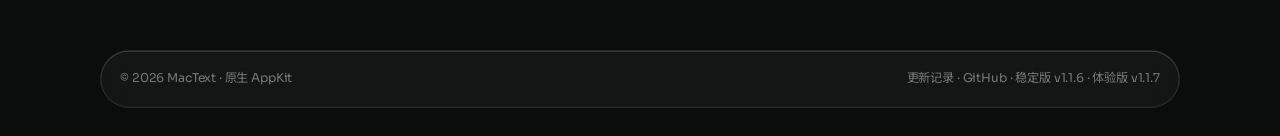
==== commit ccba3e33: "Ship 1.1.7 beta: plain-text paste, merge tabs back. Promote 1.1.6 to the site stable channel so the " ====
--- a/docs/zh/index.html
+++ b/docs/zh/index.html
@@ -21,7 +21,7 @@
   <link rel="preconnect" href="https://fonts.gstatic.com" crossorigin />
   <link href="https://fonts.googleapis.com/css2?family=IBM+Plex+Mono:wght@400;500&family=Noto+Sans+SC:wght@400;500;600;700&family=Sora:wght@400;500;600;700&display=swap" rel="stylesheet" />
   <link rel="stylesheet" href="../assets/site.css?v=6" />
-  <link rel="stylesheet" href="more-apps.css?v=5" />
+  <link rel="stylesheet" href="more-apps.css?v=6" />
 </head>
 <body>
   <div class="atmosphere" aria-hidden="true">
@@ -93,11 +93,11 @@
           <div class="accent-bar" aria-hidden="true"></div>
           <h1>专注的 macOS 编辑器：Sublime 级手感，没有 Electron 的负担。</h1>
           <div class="actions">
-            <a class="btn btn-solid" id="hero-stable" href="https://github.com/linux503/MacText/releases/download/v1.1.5/MacText-1.1.5.dmg">下载稳定版</a>
-            <a class="btn btn-beta" id="hero-beta" href="https://github.com/linux503/MacText/releases/download/v1.1.5/MacText-1.1.5.dmg">体验版</a>
+            <a class="btn btn-solid" id="hero-stable" href="https://github.com/linux503/MacText/releases/download/v1.1.6/MacText-1.1.6.dmg">下载稳定版</a>
+            <a class="btn btn-beta" id="hero-beta" href="https://github.com/linux503/MacText/releases/download/v1.1.7/MacText-1.1.7.dmg">体验版</a>
             <a class="btn btn-ghost" href="https://github.com/linux503/MacText">查看源码</a>
           </div>
-          <p class="meta" id="hero-meta">稳定版 v1.1.5 · 体验版 v1.1.5 · macOS 14+ · arm64 + x86_64</p>
+          <p class="meta" id="hero-meta">稳定版 v1.1.6 · 体验版 v1.1.7 · macOS 14+ · arm64 + x86_64</p>
         </div>
         <aside class="hero-visual" aria-label="产品预览">
           <div class="hero-frame">
@@ -225,18 +225,18 @@
       <div class="dl-channels">
         <div class="dl-card">
           <span class="label">稳定版</span>
-          <div class="ver" id="dl-stable-ver">MacText 1.1.5</div>
+          <div class="ver" id="dl-stable-ver">MacText 1.1.6</div>
           <p class="hint" id="dl-stable-notes">推荐日常使用。每次发新版时，原体验版会晋升为稳定版。</p>
           <div class="actions">
-            <a class="btn btn-solid" id="dl-stable" href="https://github.com/linux503/MacText/releases/download/v1.1.5/MacText-1.1.5.dmg">下载稳定版</a>
+            <a class="btn btn-solid" id="dl-stable" href="https://github.com/linux503/MacText/releases/download/v1.1.6/MacText-1.1.6.dmg">下载稳定版</a>
           </div>
         </div>
         <div class="dl-card is-beta">
           <span class="label">体验版</span>
-          <div class="ver" id="dl-beta-ver">MacText 1.1.5</div>
+          <div class="ver" id="dl-beta-ver">MacText 1.1.7</div>
           <p class="hint" id="dl-beta-notes">最新构建，抢先体验。下次发版时会变成稳定版。</p>
           <div class="actions">
-            <a class="btn btn-beta" id="dl-beta" href="https://github.com/linux503/MacText/releases/download/v1.1.5/MacText-1.1.5.dmg">下载体验版</a>
+            <a class="btn btn-beta" id="dl-beta" href="https://github.com/linux503/MacText/releases/download/v1.1.7/MacText-1.1.7.dmg">下载体验版</a>
           </div>
         </div>
       </div>
@@ -247,7 +247,7 @@
 
     <footer>
       <span>© 2026 MacText · 原生 AppKit</span>
-      <span><a href="./changelog.html">更新记录</a> · <a href="https://github.com/linux503/MacText">GitHub</a> · <a id="footer-stable" href="https://github.com/linux503/MacText/releases/tag/v1.1.5">稳定版 v1.1.5</a> · <a id="footer-beta" href="https://github.com/linux503/MacText/releases/tag/v1.1.5">体验版 v1.1.5</a></span>
+      <span><a href="./changelog.html">更新记录</a> · <a href="https://github.com/linux503/MacText">GitHub</a> · <a id="footer-stable" href="https://github.com/linux503/MacText/releases/tag/v1.1.6">稳定版 v1.1.6</a> · <a id="footer-beta" href="https://github.com/linux503/MacText/releases/tag/v1.1.7">体验版 v1.1.7</a></span>
     </footer>
   </div>
 
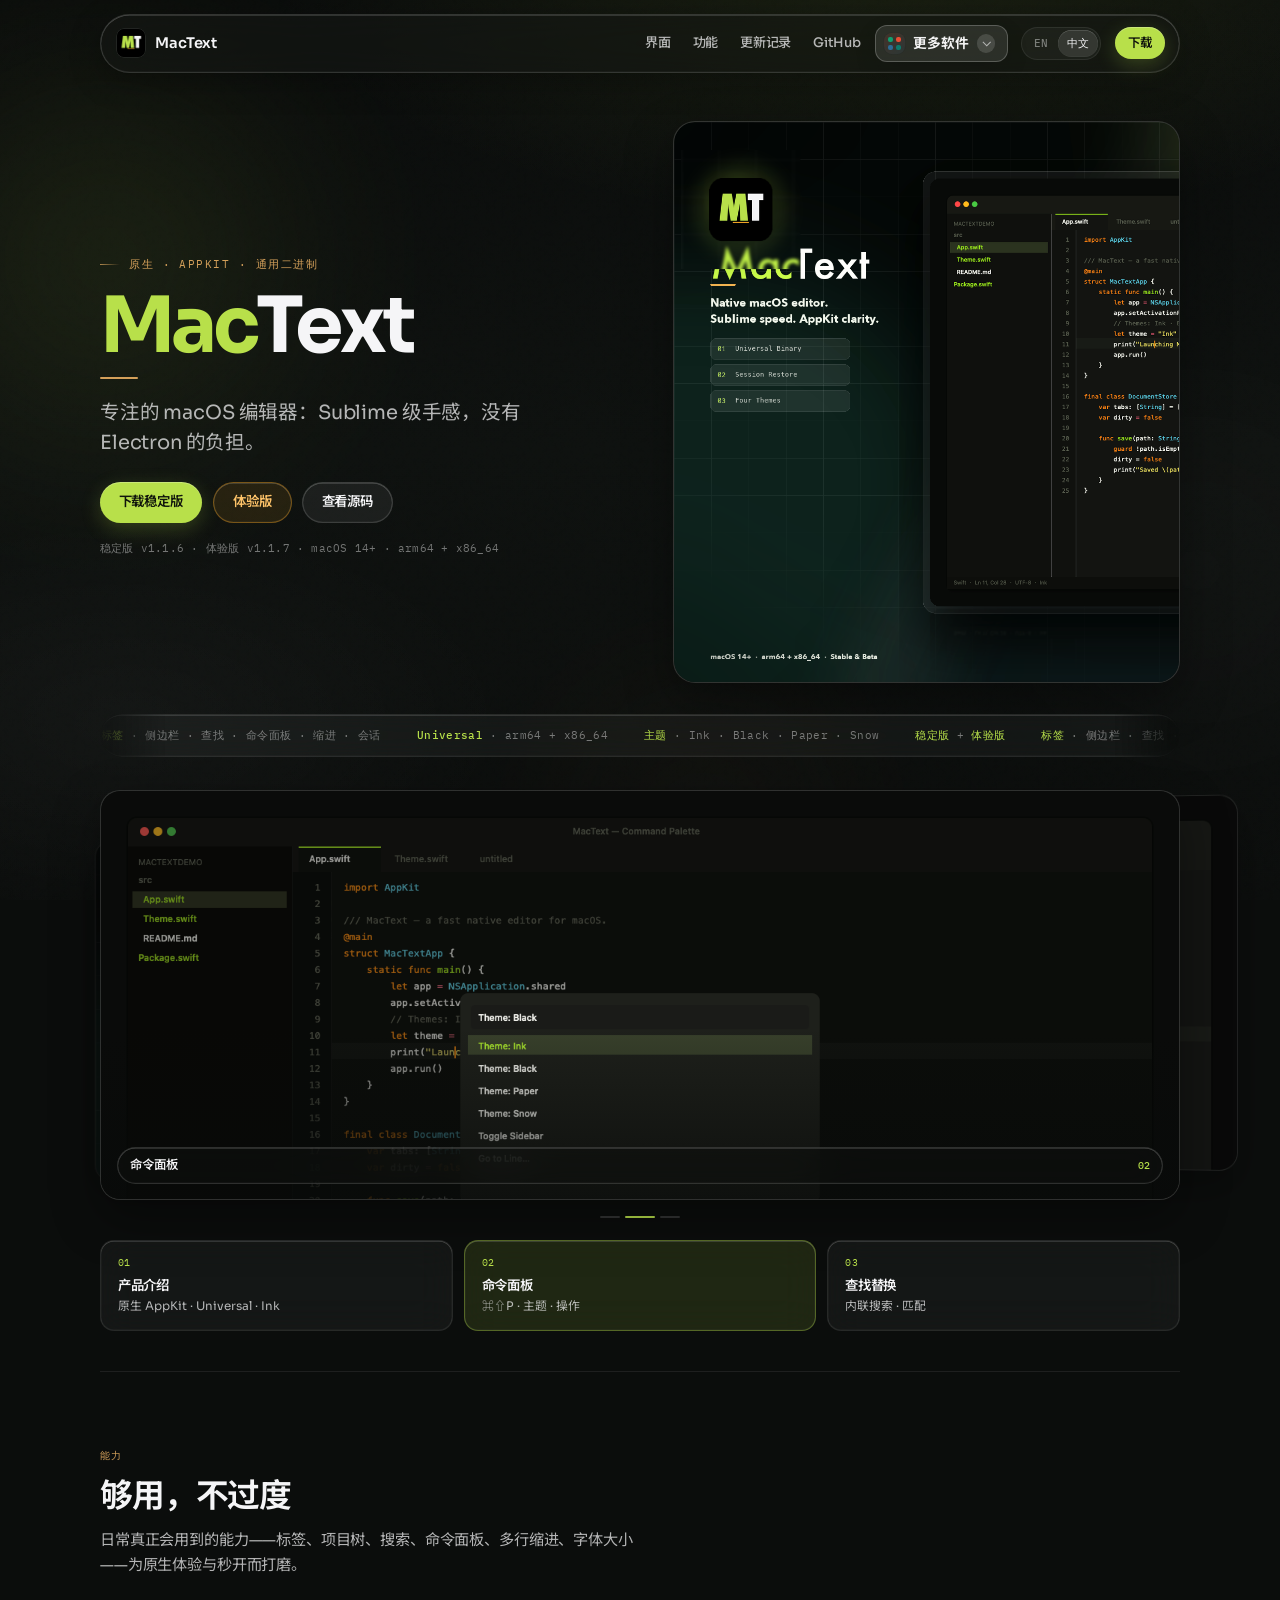
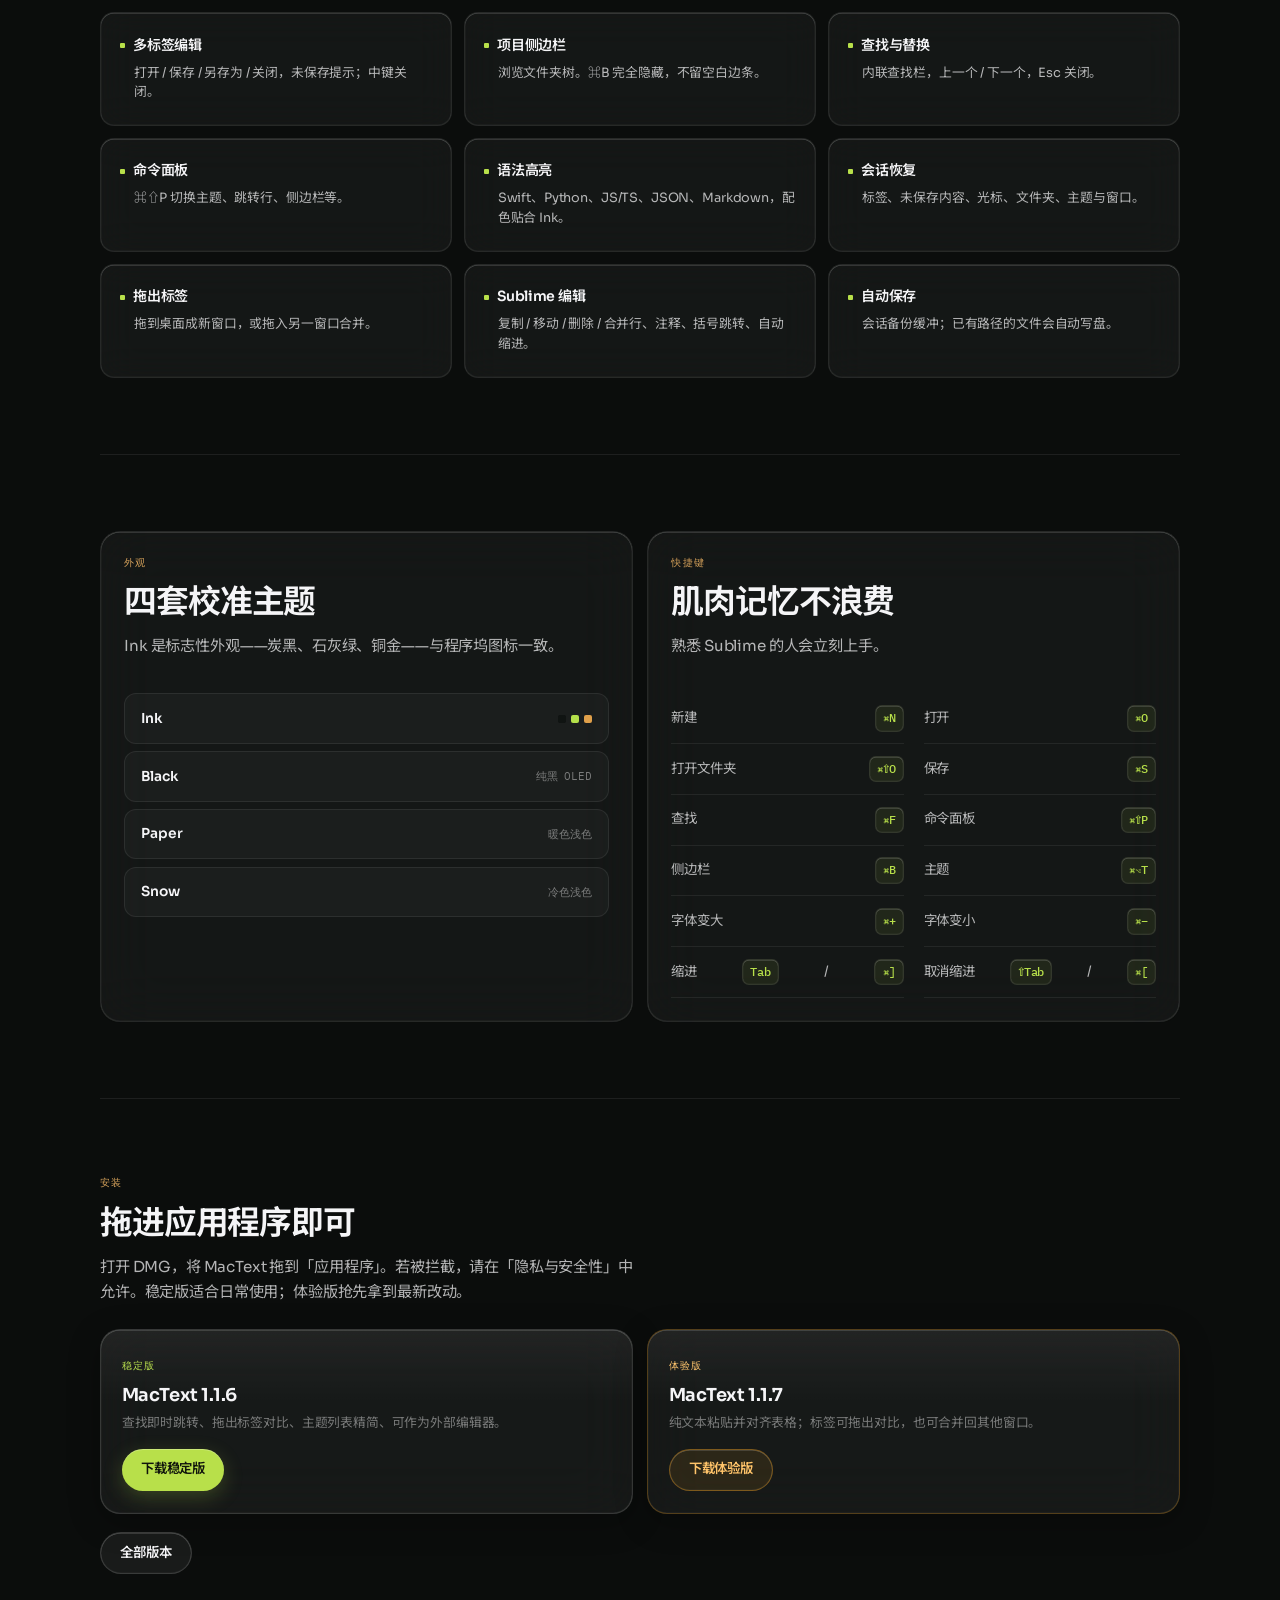
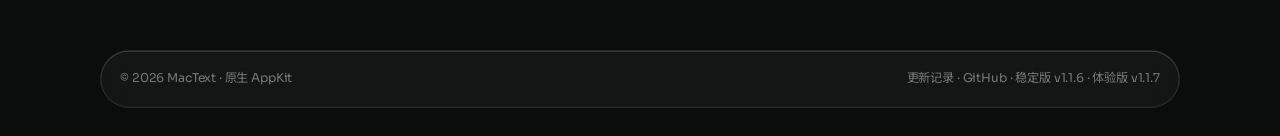
==== commit 34eba1a1: "Add the rest of the product catalog to the More apps menu. Use each site’s real logo, and include Fi" ====
--- a/docs/zh/index.html
+++ b/docs/zh/index.html
@@ -21,7 +21,7 @@
   <link rel="preconnect" href="https://fonts.gstatic.com" crossorigin />
   <link href="https://fonts.googleapis.com/css2?family=IBM+Plex+Mono:wght@400;500&family=Noto+Sans+SC:wght@400;500;600;700&family=Sora:wght@400;500;600;700&display=swap" rel="stylesheet" />
   <link rel="stylesheet" href="../assets/site.css?v=6" />
-  <link rel="stylesheet" href="more-apps.css?v=6" />
+  <link rel="stylesheet" href="more-apps.css?v=7" />
 </head>
 <body>
   <div class="atmosphere" aria-hidden="true">
@@ -51,28 +51,52 @@
           </summary>
           <div class="more-apps-panel" role="menu">
             <div class="more-apps-head">linux503 其他工具</div>
-            <a href="https://linux503.github.io/Flare/" target="_blank" rel="noopener noreferrer" role="menuitem" style="--app-accent:#0f9f6e">
-              <span class="more-apps-badge">Fl</span>
+            <a href="https://linux503.github.io/Flare/" target="_blank" rel="noopener noreferrer" role="menuitem" style="--app-accent:#111111">
+              <img class="more-apps-logo" src="../assets/apps/flare.png" alt="" width="32" height="32" />
               <span class="app-name">Flare</span>
-              <span class="app-desc">截图录屏</span>
+              <span class="app-desc">截图、录屏，一键新建 TXT/Word/PPT</span>
               <span class="more-apps-arrow" aria-hidden="true">↗</span>
             </a>
             <a href="https://linux503.github.io/ZipX/" target="_blank" rel="noopener noreferrer" role="menuitem" style="--app-accent:#e84d32">
-              <span class="more-apps-badge">Zx</span>
+              <img class="more-apps-logo" src="../assets/apps/zipx.png" alt="" width="32" height="32" />
               <span class="app-name">ZipX</span>
               <span class="app-desc">解压压缩</span>
               <span class="more-apps-arrow" aria-hidden="true">↗</span>
             </a>
             <a href="https://linux503.github.io/suptools/" target="_blank" rel="noopener noreferrer" role="menuitem" style="--app-accent:#0d7a6c">
-              <span class="more-apps-badge">St</span>
+              <img class="more-apps-logo" src="../assets/apps/suptools.png" alt="" width="32" height="32" />
               <span class="app-name">SupTools</span>
               <span class="app-desc">macOS 超级工具箱</span>
               <span class="more-apps-arrow" aria-hidden="true">↗</span>
             </a>
             <a href="https://linux503.github.io/MacFan/" target="_blank" rel="noopener noreferrer" role="menuitem" style="--app-accent:#0891b2">
-              <span class="more-apps-badge">Mf</span>
+              <img class="more-apps-logo" src="../assets/apps/macfan.png" alt="" width="32" height="32" />
               <span class="app-name">MacFan</span>
               <span class="app-desc">精准控制 Mac 风扇转速</span>
+              <span class="more-apps-arrow" aria-hidden="true">↗</span>
+            </a>
+            <a href="https://linux503.github.io/FilesDesk/" target="_blank" rel="noopener noreferrer" role="menuitem" style="--app-accent:#2563eb">
+              <img class="more-apps-logo" src="../assets/apps/filesdesk.png" alt="" width="32" height="32" />
+              <span class="app-name">FilesDesk</span>
+              <span class="app-desc">Mac 智能批量重命名</span>
+              <span class="more-apps-arrow" aria-hidden="true">↗</span>
+            </a>
+            <a href="https://linux503.github.io/LocaDesk/" target="_blank" rel="noopener noreferrer" role="menuitem" style="--app-accent:#7c3aed">
+              <img class="more-apps-logo" src="../assets/apps/locadesk.png" alt="" width="32" height="32" />
+              <span class="app-name">LocaDesk</span>
+              <span class="app-desc">把 iPhone 定位模拟</span>
+              <span class="more-apps-arrow" aria-hidden="true">↗</span>
+            </a>
+            <a href="https://linux503.github.io/BattyBar/" target="_blank" rel="noopener noreferrer" role="menuitem" style="--app-accent:#16a34a">
+              <img class="more-apps-logo" src="../assets/apps/battybar.png" alt="" width="32" height="32" />
+              <span class="app-name">BattyBar</span>
+              <span class="app-desc">掌控你的 MacBook 电池</span>
+              <span class="more-apps-arrow" aria-hidden="true">↗</span>
+            </a>
+            <a href="https://linux503.github.io/RemoteX/" target="_blank" rel="noopener noreferrer" role="menuitem" style="--app-accent:#e11d48">
+              <img class="more-apps-logo" src="../assets/apps/remotex.png" alt="" width="32" height="32" />
+              <span class="app-name">RemoteX</span>
+              <span class="app-desc">远程桌面，随时随地安全连接</span>
               <span class="more-apps-arrow" aria-hidden="true">↗</span>
             </a>
           </div>
@@ -346,6 +370,6 @@
     })();
   </script>
   <script src="../assets/site.js?v=6" defer></script>
-  <script src="more-apps.js?v=5" defer></script>
+  <script src="more-apps.js?v=6" defer></script>
 </body>
 </html>
--- a/docs/zh/more-apps.css
+++ b/docs/zh/more-apps.css
@@ -115,7 +115,9 @@
   position: absolute;
   top: calc(100% + 10px);
   right: 0;
-  min-width: 292px;
+  min-width: 320px;
+  max-height: min(72vh, 520px);
+  overflow-y: auto;
   padding: 0.45rem;
   border-radius: 18px;
   border: 1px solid rgba(21, 27, 35, 0.08);
@@ -183,20 +185,18 @@
   transform: translateX(2px);
 }
 
-.more-apps-badge {
+.more-apps-badge,
+.more-apps-logo {
   grid-row: span 2;
   width: 2rem;
   height: 2rem;
-  border-radius: 9px;
+  border-radius: 8px;
   display: inline-flex;
   align-items: center;
   justify-content: center;
-  font-size: 0.72rem;
-  font-weight: 800;
-  letter-spacing: -0.03em;
-  color: #fff;
-  background: linear-gradient(145deg, var(--app-accent, #e84d32), color-mix(in srgb, var(--app-accent, #e84d32) 72%, #000));
-  box-shadow: 0 6px 14px color-mix(in srgb, var(--app-accent, #e84d32) 28%, transparent);
+  object-fit: cover;
+  background: #fff;
+  box-shadow: 0 4px 12px rgba(21, 27, 35, 0.14);
 }
 
 .more-apps-panel .app-name {
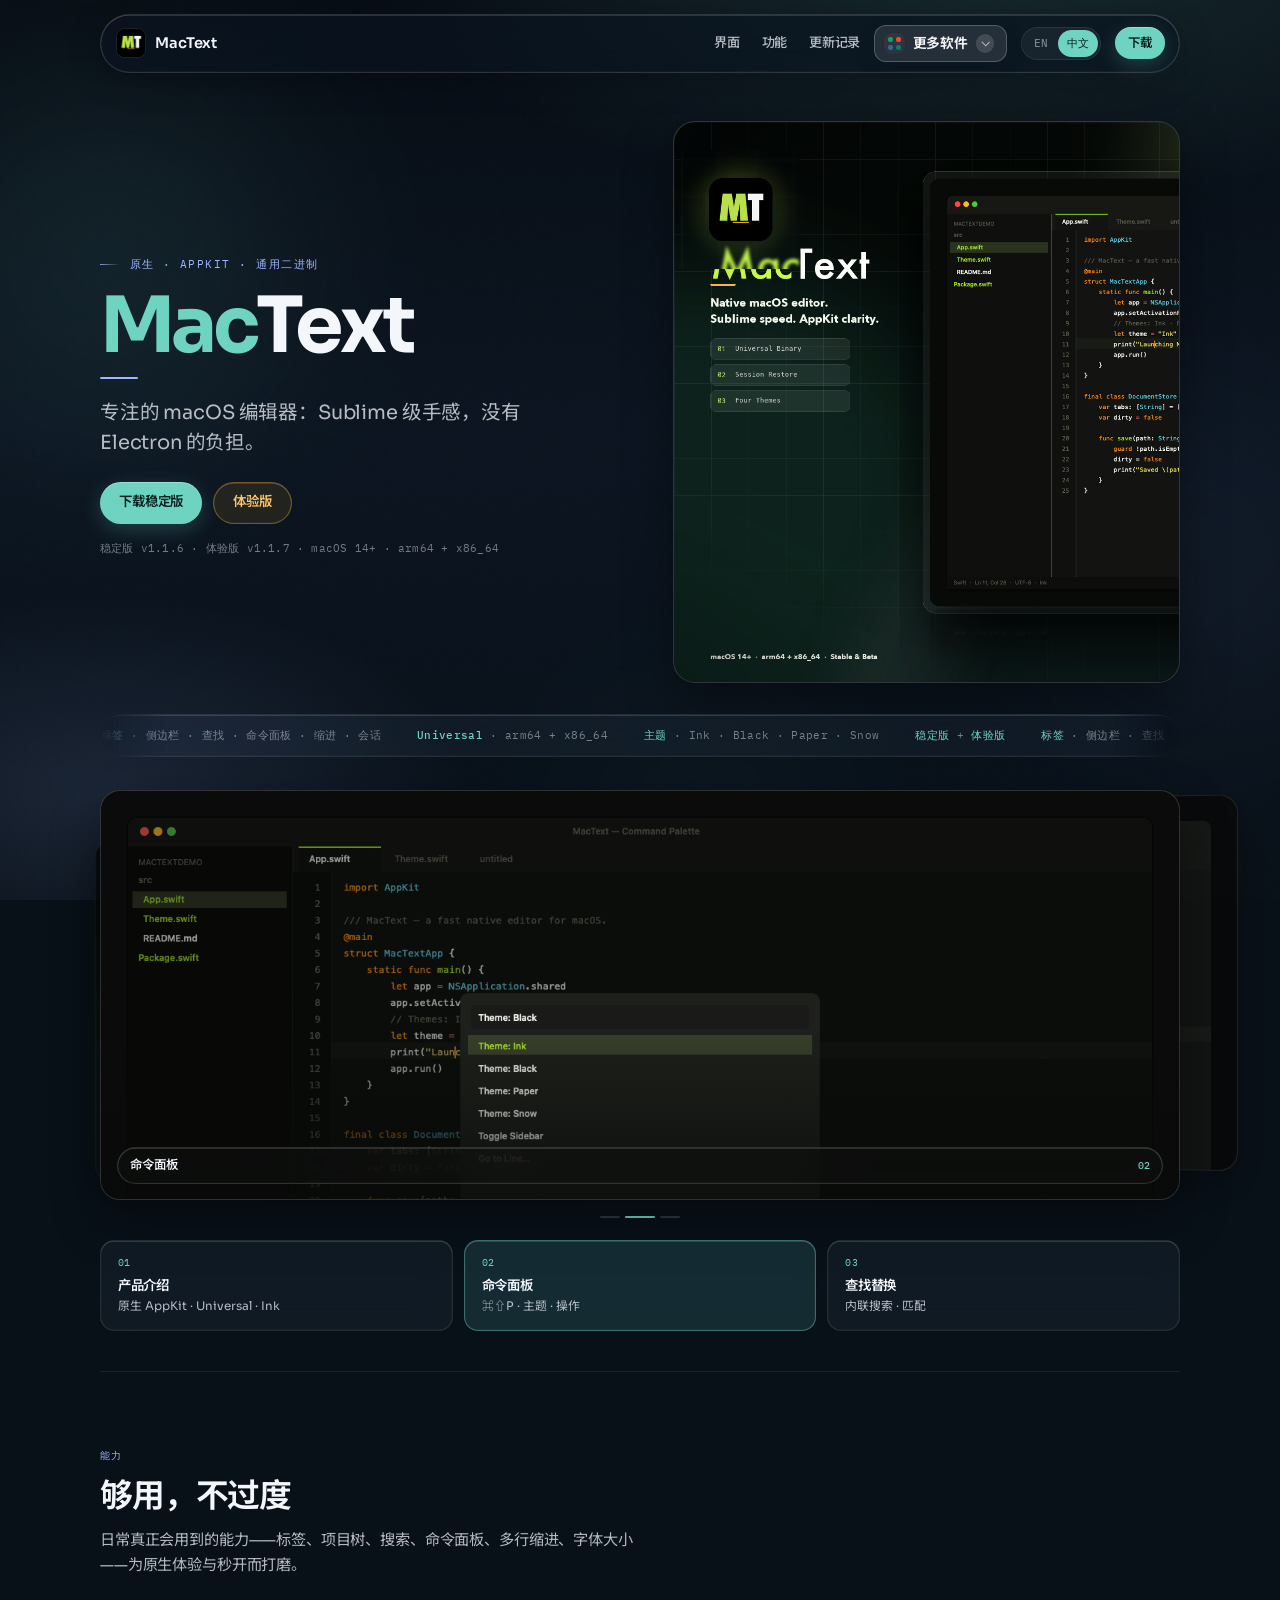
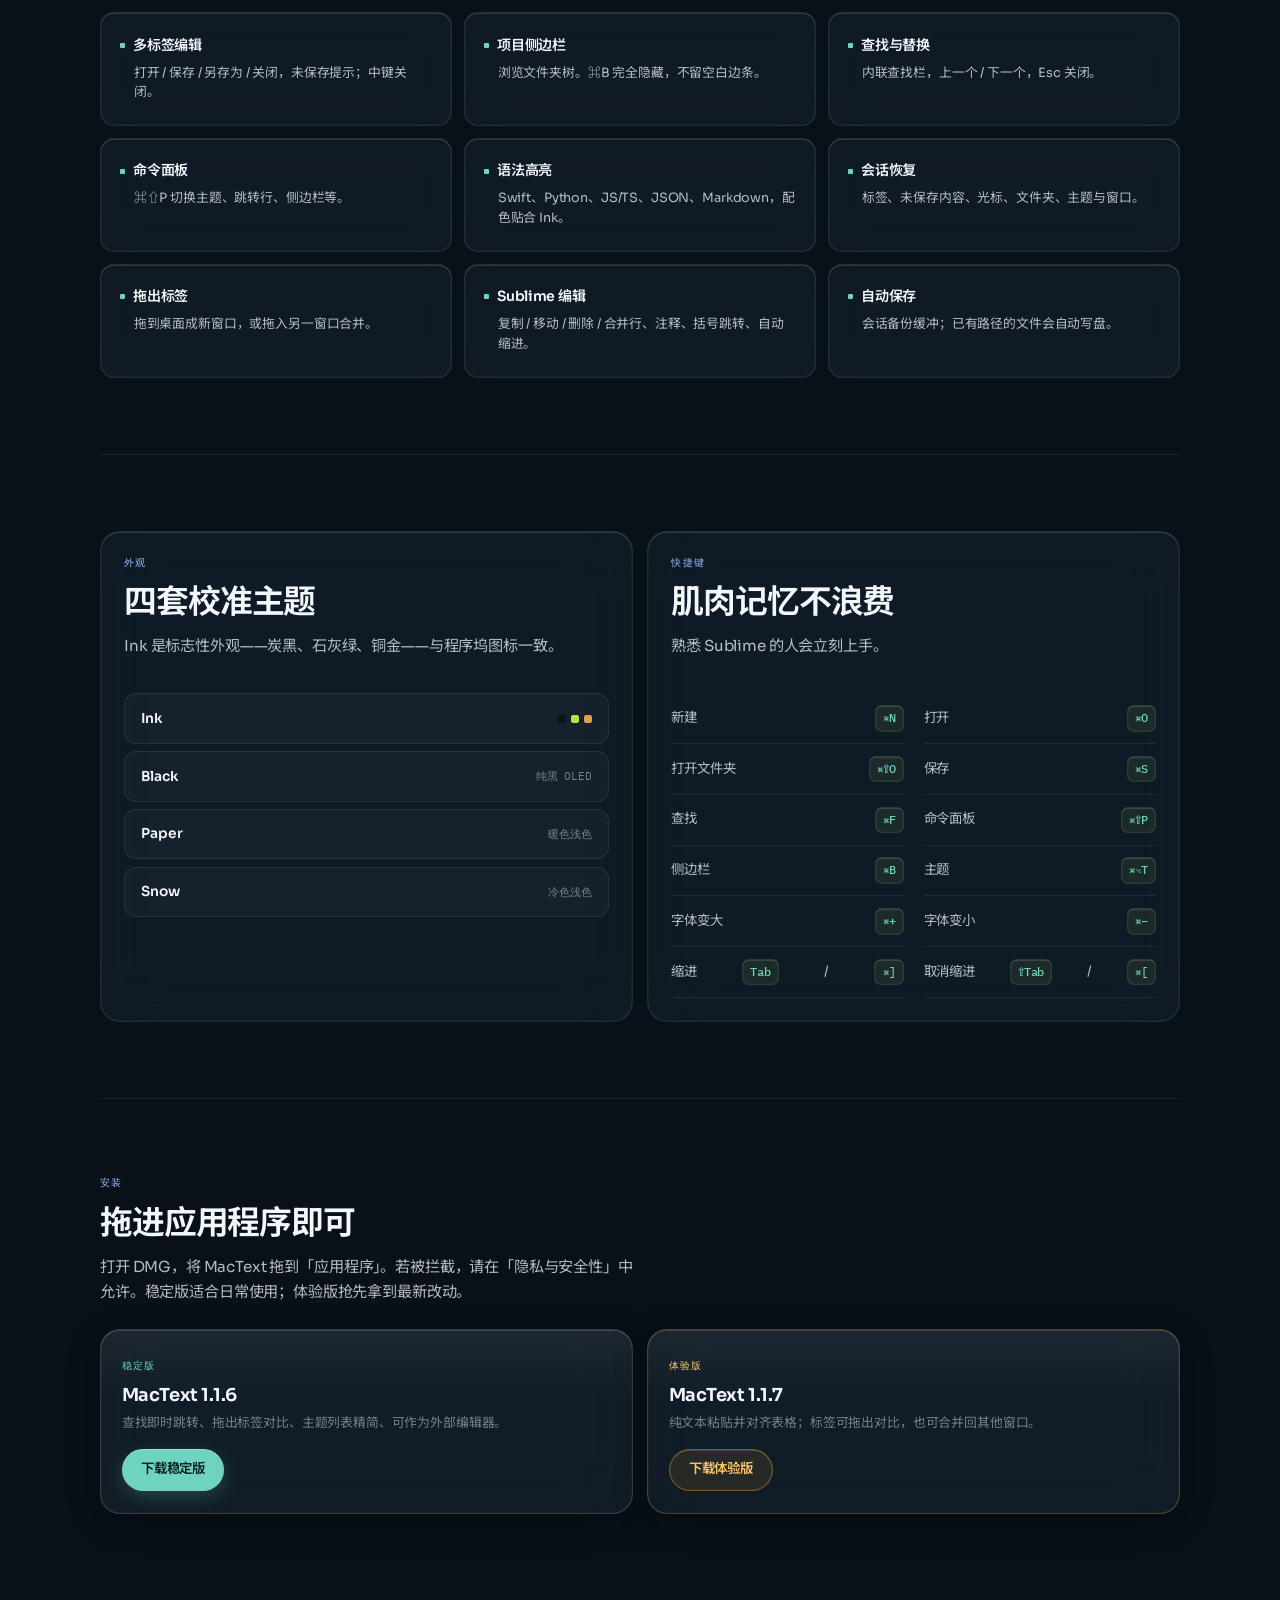
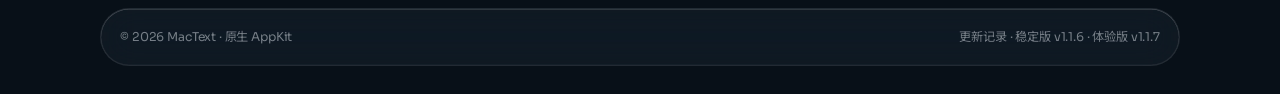
==== commit ab5b379c: "Refresh the site palette and simplify language and mobile nav. Use an ink-and-mint scheme, one click" ====
--- a/docs/zh/index.html
+++ b/docs/zh/index.html
@@ -20,7 +20,7 @@
   <link rel="preconnect" href="https://fonts.googleapis.com" />
   <link rel="preconnect" href="https://fonts.gstatic.com" crossorigin />
   <link href="https://fonts.googleapis.com/css2?family=IBM+Plex+Mono:wght@400;500&family=Noto+Sans+SC:wght@400;500;600;700&family=Sora:wght@400;500;600;700&display=swap" rel="stylesheet" />
-  <link rel="stylesheet" href="../assets/site.css?v=6" />
+  <link rel="stylesheet" href="../assets/site.css?v=7" />
   <link rel="stylesheet" href="more-apps.css?v=7" />
 </head>
 <body>
@@ -37,11 +37,11 @@
         MacText
       </a>
       <div class="nav-end">
+        <button class="nav-toggle" type="button" aria-expanded="false" aria-label="菜单"><span></span><span></span></button>
         <div class="nav-links">
-          <a href="#showcase" data-i18n="nav.shots">界面</a>
-          <a href="#features" data-i18n="nav.features">功能</a>
+          <a href="#showcase">界面</a>
+          <a href="#features">功能</a>
           <a href="./changelog.html">更新记录</a>
-          <a href="https://github.com/linux503/MacText">GitHub</a>
         </div>
                 <details class="more-apps" data-more-apps="mactext">
           <summary>
@@ -101,10 +101,10 @@
             </a>
           </div>
         </details>
-        <div class="lang" role="group" aria-label="语言">
-          <a class="lang-link" href="../?lang=en" data-lang="en">EN</a>
-          <a class="lang-link is-active" href="./" data-lang="zh">中文</a>
-        </div>
+        <a class="lang-switch" href="../?lang=en" data-lang="en" aria-label="Switch to English">
+          <span>EN</span>
+          <span class="is-on">中文</span>
+        </a>
         <a class="btn btn-solid btn-sm" href="#download">下载</a>
       </div>
     </nav>
@@ -119,7 +119,6 @@
           <div class="actions">
             <a class="btn btn-solid" id="hero-stable" href="https://github.com/linux503/MacText/releases/download/v1.1.6/MacText-1.1.6.dmg">下载稳定版</a>
             <a class="btn btn-beta" id="hero-beta" href="https://github.com/linux503/MacText/releases/download/v1.1.7/MacText-1.1.7.dmg">体验版</a>
-            <a class="btn btn-ghost" href="https://github.com/linux503/MacText">查看源码</a>
           </div>
           <p class="meta" id="hero-meta">稳定版 v1.1.6 · 体验版 v1.1.7 · macOS 14+ · arm64 + x86_64</p>
         </div>
@@ -264,14 +263,11 @@
           </div>
         </div>
       </div>
-      <div class="actions">
-        <a class="btn btn-ghost" href="https://github.com/linux503/MacText/releases">全部版本</a>
-      </div>
     </section>
 
     <footer>
       <span>© 2026 MacText · 原生 AppKit</span>
-      <span><a href="./changelog.html">更新记录</a> · <a href="https://github.com/linux503/MacText">GitHub</a> · <a id="footer-stable" href="https://github.com/linux503/MacText/releases/tag/v1.1.6">稳定版 v1.1.6</a> · <a id="footer-beta" href="https://github.com/linux503/MacText/releases/tag/v1.1.7">体验版 v1.1.7</a></span>
+      <span><a href="./changelog.html">更新记录</a> · <span id="footer-stable">稳定版 v1.1.6</span> · <span id="footer-beta">体验版 v1.1.7</span></span>
     </footer>
   </div>
 
@@ -346,7 +342,6 @@
           if (stable && stable.version) {
             setHref("hero-stable", stable.dmg);
             setHref("dl-stable", stable.dmg);
-            setHref("footer-stable", stable.release || ("https://github.com/linux503/MacText/releases/tag/" + (stable.tag || ("v" + stable.version))));
             setText("dl-stable-ver", "MacText " + stable.version);
             setText("footer-stable", "稳定版 v" + stable.version);
             if (stable.notes) setText("dl-stable-notes", stable.notes);
@@ -354,7 +349,6 @@
           if (beta && beta.version) {
             setHref("hero-beta", beta.dmg);
             setHref("dl-beta", beta.dmg);
-            setHref("footer-beta", beta.release || ("https://github.com/linux503/MacText/releases/tag/" + (beta.tag || ("v" + beta.version))));
             setText("dl-beta-ver", "MacText " + beta.version);
             setText("footer-beta", "体验版 v" + beta.version);
             if (beta.notes) setText("dl-beta-notes", beta.notes);
@@ -369,7 +363,7 @@
         .catch(() => {});
     })();
   </script>
-  <script src="../assets/site.js?v=6" defer></script>
+  <script src="../assets/site.js?v=7" defer></script>
   <script src="more-apps.js?v=6" defer></script>
 </body>
 </html>
--- a/docs/assets/site.css
+++ b/docs/assets/site.css
@@ -1,15 +1,16 @@
 /* MacText site — Apple-like frosted glass */
 :root {
-  --bg: #0b0d0c;
-  --bg-elev: #121512;
-  --text: #f5f5f7;
-  --text-2: rgba(245, 245, 247, 0.72);
-  --text-3: rgba(245, 245, 247, 0.44);
-  --accent: #b8e04a;
-  --accent-soft: rgba(184, 224, 74, 0.12);
-  --accent-line: rgba(184, 224, 74, 0.35);
-  --copper: #d4a05a;
-  --amber: #f5a524;
+  --bg: #081018;
+  --bg-elev: #101826;
+  --text: #f3f6fb;
+  --text-2: rgba(243, 246, 251, 0.74);
+  --text-3: rgba(243, 246, 251, 0.46);
+  --accent: #6fd3c2;
+  --accent-ink: #06201c;
+  --accent-soft: rgba(111, 211, 194, 0.14);
+  --accent-line: rgba(111, 211, 194, 0.4);
+  --copper: #9eb6ff;
+  --amber: #e8b86d;
   --glass: rgba(255, 255, 255, 0.06);
   --glass-strong: rgba(255, 255, 255, 0.09);
   --glass-border: rgba(255, 255, 255, 0.14);
@@ -50,9 +51,9 @@
 .atmosphere {
   position: fixed; inset: 0; z-index: 0; pointer-events: none; overflow: hidden;
   background:
-    radial-gradient(ellipse 90% 55% at 70% -5%, rgba(184, 224, 74, 0.09), transparent 55%),
-    radial-gradient(ellipse 60% 45% at 10% 80%, rgba(255, 255, 255, 0.03), transparent 50%),
-    linear-gradient(180deg, #0a0c0b 0%, #0e110f 50%, #0b0d0c 100%);
+    radial-gradient(ellipse 90% 55% at 78% -8%, rgba(111, 211, 194, 0.16), transparent 56%),
+    radial-gradient(ellipse 55% 42% at 8% 88%, rgba(158, 182, 255, 0.12), transparent 52%),
+    linear-gradient(180deg, #070d14 0%, #0b1420 48%, #081018 100%);
 }
 .atmosphere .orb {
   position: absolute; border-radius: 50%;
@@ -62,18 +63,18 @@
 .atmosphere .orb-a {
   width: min(520px, 46vw); height: min(520px, 46vw);
   left: -12%; top: 0%;
-  background: radial-gradient(circle, rgba(184,224,74,0.28), transparent 70%);
+  background: radial-gradient(circle, rgba(111,211,194,0.32), transparent 70%);
 }
 .atmosphere .orb-b {
   width: min(420px, 38vw); height: min(420px, 38vw);
   right: -10%; top: 40%;
-  background: radial-gradient(circle, rgba(255,255,255,0.08), transparent 70%);
+  background: radial-gradient(circle, rgba(158,182,255,0.18), transparent 70%);
   animation-duration: 34s; animation-delay: -8s;
 }
 .atmosphere .orb-c {
   width: min(380px, 32vw); height: min(380px, 32vw);
   left: 40%; bottom: -12%;
-  background: radial-gradient(circle, rgba(212,160,90,0.12), transparent 70%);
+  background: radial-gradient(circle, rgba(111,211,194,0.12), transparent 70%);
   animation-duration: 30s; animation-delay: -4s;
 }
 .atmosphere::before,
@@ -106,7 +107,7 @@
   margin: 0.85rem 0 0;
   padding: 0.65rem 0.85rem 0.65rem 1rem;
   border-radius: 980px;
-  background: rgba(22, 24, 22, 0.55);
+  background: rgba(12, 20, 32, 0.62);
   border: 0.5px solid var(--glass-border);
   backdrop-filter: var(--blur);
   -webkit-backdrop-filter: var(--blur);
@@ -142,24 +143,44 @@
 }
 .nav-links a:hover::after { right: 0; }
 
-.lang {
-  display: inline-flex; padding: 2px;
+.lang-switch {
+  display: inline-flex; align-items: center; gap: 0;
+  padding: 2px;
   border-radius: 980px;
   border: 0.5px solid var(--glass-border-soft);
-  background: rgba(255,255,255,0.04);
-}
-.lang-link {
-  min-width: 2.1rem; padding: 0.32rem 0.55rem; border-radius: 980px;
-  font-family: var(--mono); font-size: 0.66rem; font-weight: 500;
-  letter-spacing: 0.02em; color: var(--text-3); text-align: center;
-  display: inline-flex; align-items: center; justify-content: center;
-  transition: background 0.2s, color 0.2s;
-}
-.lang-link.is-active {
-  background: rgba(255,255,255,0.1);
-  color: var(--text);
-  box-shadow: var(--hairline);
-}
+  background: rgba(255,255,255,0.05);
+  color: var(--text-3);
+  font-family: var(--mono);
+  font-size: 0.66rem;
+  font-weight: 500;
+  letter-spacing: 0.02em;
+}
+.lang-switch span {
+  min-width: 2.15rem;
+  padding: 0.32rem 0.55rem;
+  border-radius: 980px;
+  text-align: center;
+}
+.lang-switch span.is-on {
+  background: var(--accent);
+  color: var(--accent-ink);
+}
+.nav-toggle {
+  display: none;
+  width: 2rem; height: 2rem;
+  align-items: center; justify-content: center;
+  flex-direction: column; gap: 5px;
+  border-radius: 999px;
+  border: 0.5px solid var(--glass-border-soft);
+  background: rgba(255,255,255,0.05);
+}
+.nav-toggle span {
+  display: block; width: 12px; height: 1.5px; border-radius: 2px;
+  background: var(--text);
+  transition: transform 0.2s var(--ease), opacity 0.2s;
+}
+.nav.is-open .nav-toggle span:first-child { transform: translateY(3.2px) rotate(45deg); }
+.nav.is-open .nav-toggle span:last-child { transform: translateY(-3.2px) rotate(-45deg); }
 
 /* Buttons — clear, material */
 .btn {
@@ -171,13 +192,13 @@
 .btn::after { display: none; }
 .btn-solid {
   background: var(--accent);
-  color: #10140c;
-  box-shadow: 0 1px 0 rgba(255,255,255,0.25) inset, 0 6px 20px rgba(184, 224, 74, 0.22);
+  color: var(--accent-ink);
+  box-shadow: 0 1px 0 rgba(255,255,255,0.28) inset, 0 6px 20px rgba(111, 211, 194, 0.22);
 }
 .btn-solid:hover {
   transform: translateY(-1px);
-  background: #c4e85c;
-  box-shadow: 0 1px 0 rgba(255,255,255,0.3) inset, 0 10px 28px rgba(184, 224, 74, 0.28);
+  background: #8ee0d2;
+  box-shadow: 0 1px 0 rgba(255,255,255,0.32) inset, 0 10px 28px rgba(111, 211, 194, 0.28);
 }
 .btn-ghost {
   border: 0.5px solid var(--glass-border);
@@ -629,7 +650,23 @@
 @media (max-width: 900px) {
   .hero-grid, .split { grid-template-columns: 1fr; gap: 1.5rem; }
   .matrix { grid-template-columns: 1fr 1fr; }
-  .nav-links { display: none; }
+  .nav-toggle { display: inline-flex; }
+  .nav-links {
+    display: none;
+    position: absolute;
+    top: calc(100% + 8px);
+    left: 0; right: 0;
+    flex-direction: column;
+    gap: 0.15rem;
+    padding: 0.55rem;
+    border-radius: 16px;
+    background: rgba(12, 20, 32, 0.94);
+    border: 0.5px solid var(--glass-border);
+    box-shadow: var(--shadow-lift);
+  }
+  .nav.is-open .nav-links { display: flex; }
+  .nav-links a { padding: 0.7rem 0.8rem; border-radius: 10px; }
+  .nav-links a:hover { background: rgba(255,255,255,0.06); }
   .hero { min-height: auto; padding-top: 1.75rem; }
   .nav { border-radius: 18px; }
   .footer, footer { border-radius: 18px; }
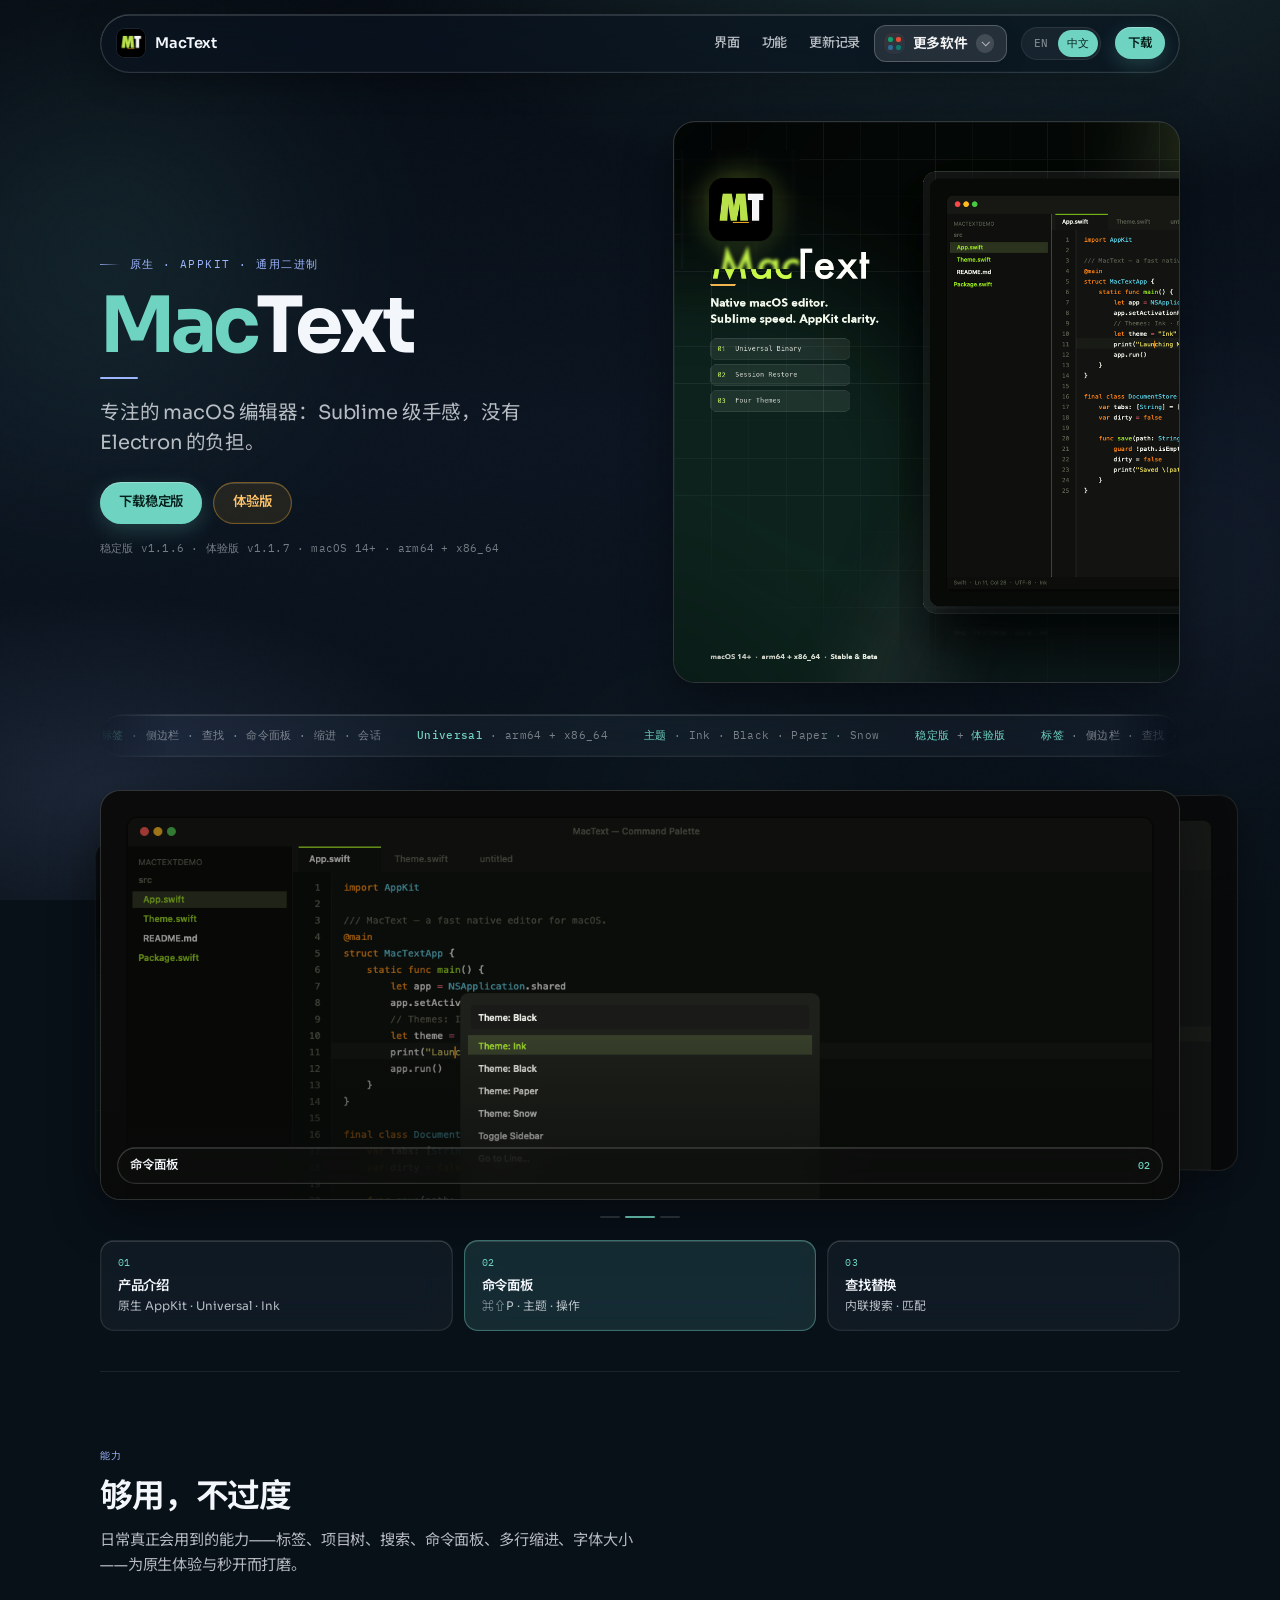
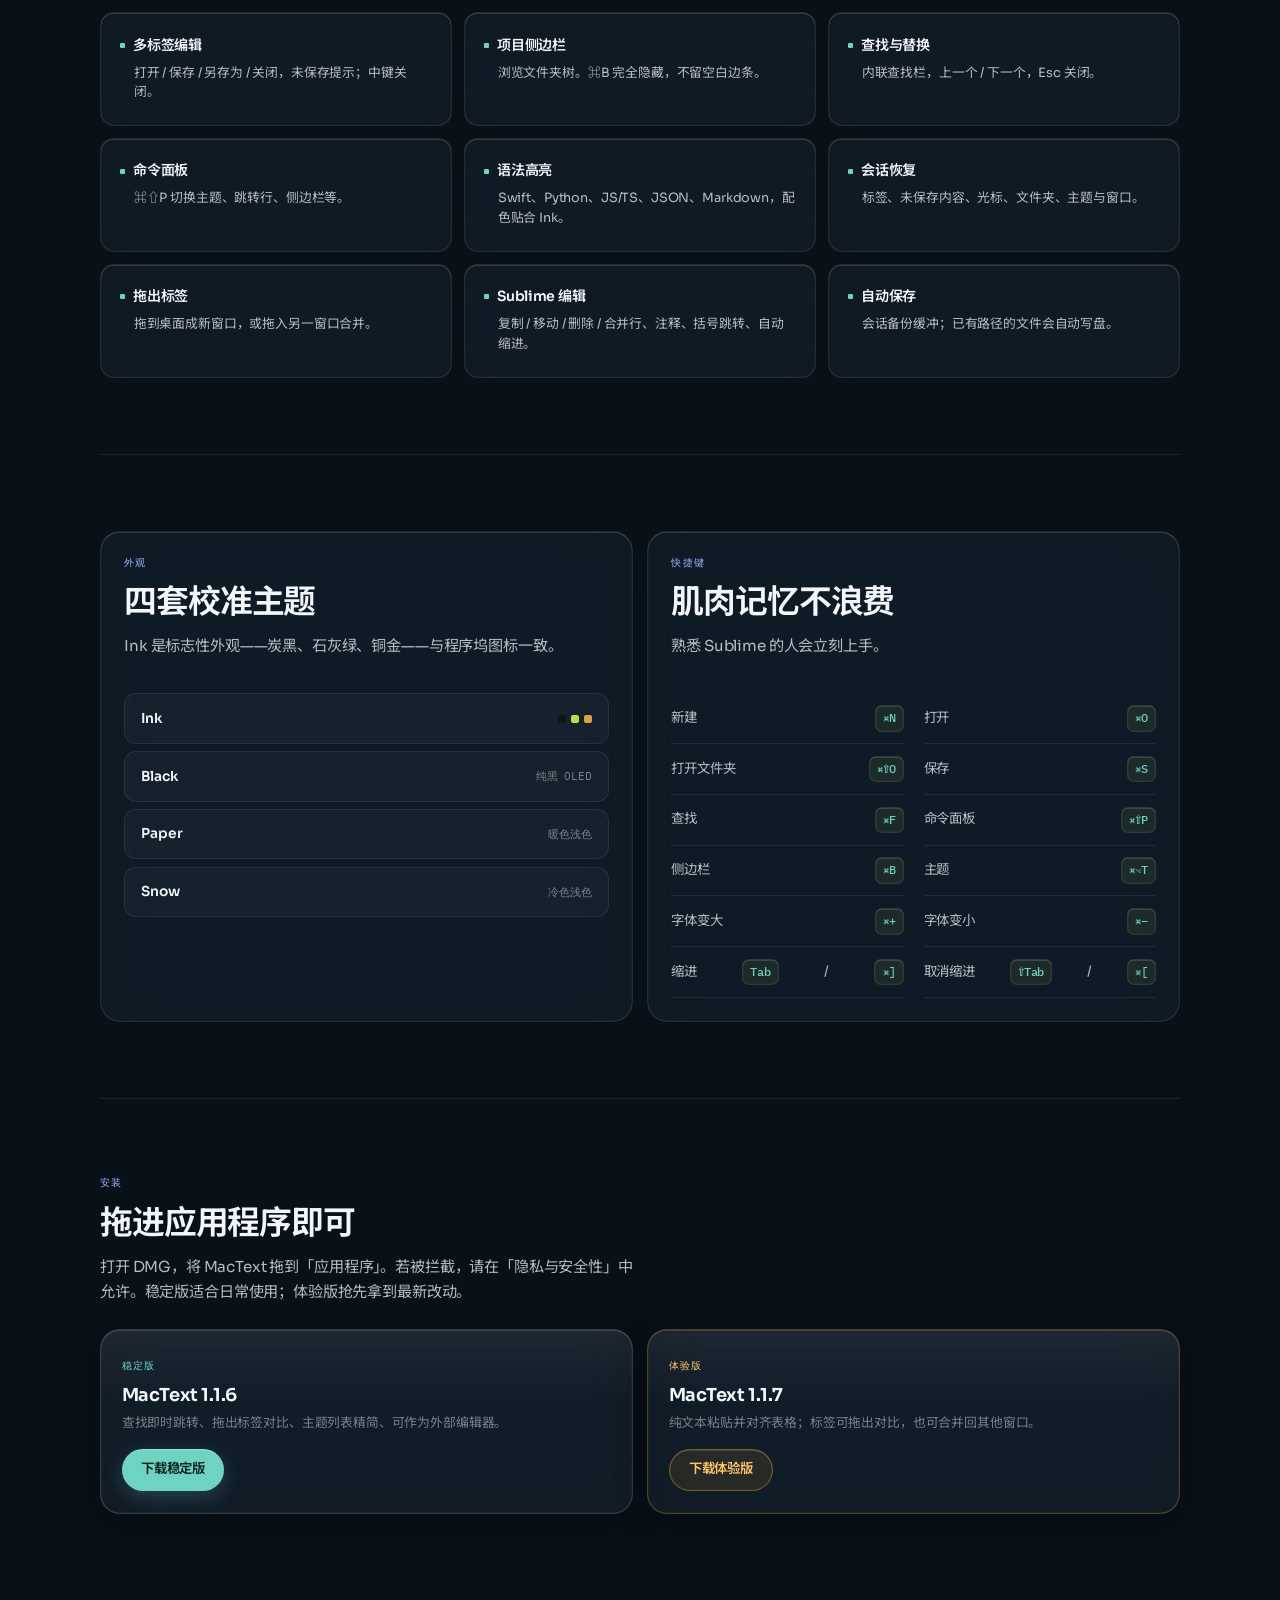
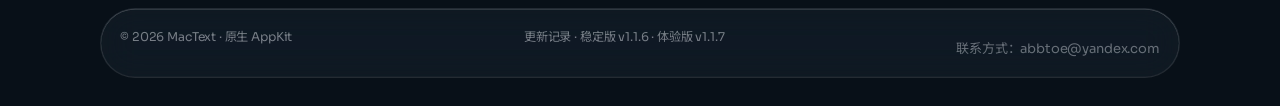
==== commit 639bf834: "Improve search visibility and add a contact email. Add titles, descriptions, sitemap, and a footer c" ====
--- a/docs/zh/index.html
+++ b/docs/zh/index.html
@@ -3,18 +3,25 @@
 <head>
   <meta charset="utf-8" />
   <meta name="viewport" content="width=device-width, initial-scale=1" />
-  <title>MacText — 原生 macOS 文本编辑器 | Sublime 级效率</title>
-  <meta name="description" id="meta-desc" content="面向 macOS 的原生 AppKit 文本编辑器：多标签、侧边栏、查找替换、命令面板、语法高亮与会话恢复。" />
-  <meta name="robots" content="index, follow" />
+  <meta name="twitter:description" content="MacText 是原生 macOS 文本编辑器：多标签、侧栏、查找替换、命令面板、语法高亮与会话恢复。适合写代码、笔记和纯文本。" />
+  <meta name="twitter:title" content="MacText — Mac 文本编辑器 | 原生多标签编辑器" />
+  <meta name="twitter:image" content="https://linux503.github.io/MacText/assets/icon-512.png" />
+  <meta property="og:locale" content="zh_CN" />
+  <meta property="og:site_name" content="MacText" />
+  <meta name="author" content="linux503" />
+  <meta name="keywords" content="MacText,文本编辑器,Mac编辑器,代码编辑器,多标签,纯文本编辑,macOS" />
+  <title>MacText — Mac 文本编辑器 | 原生多标签编辑器</title>
+  <meta name="description" content="MacText 是原生 macOS 文本编辑器：多标签、侧栏、查找替换、命令面板、语法高亮与会话恢复。适合写代码、笔记和纯文本。" />
+  <meta name="robots" content="index, follow, max-image-preview:large, max-snippet:-1" />
   <link rel="canonical" href="https://linux503.github.io/MacText/zh/" />
   <link rel="alternate" hreflang="en" href="https://linux503.github.io/MacText/?lang=en" />
   <link rel="alternate" hreflang="zh-CN" href="https://linux503.github.io/MacText/?lang=zh" />
   <link rel="alternate" hreflang="x-default" href="https://linux503.github.io/MacText/" />
   <meta property="og:type" content="website" />
-  <meta property="og:title" id="og-title" content="MacText — 原生 macOS 文本编辑器" />
-  <meta property="og:description" id="og-desc" content="Sublime 核心体验。原生 AppKit。Universal Binary。" />
-  <meta property="og:url" content="https://linux503.github.io/MacText/" />
-  <meta property="og:image" content="https://linux503.github.io/MacText/assets/icon-512.png?v=115" />
+  <meta property="og:title" content="MacText — Mac 文本编辑器 | 原生多标签编辑器" />
+  <meta property="og:description" content="MacText 是原生 macOS 文本编辑器：多标签、侧栏、查找替换、命令面板、语法高亮与会话恢复。适合写代码、笔记和纯文本。" />
+  <meta property="og:url" content="https://linux503.github.io/MacText/zh/" />
+  <meta property="og:image" content="https://linux503.github.io/MacText/assets/icon-512.png" />
   <meta name="twitter:card" content="summary_large_image" />
   <link rel="icon" href="../assets/icon-256.png?v=115" />
   <link rel="preconnect" href="https://fonts.googleapis.com" />
@@ -22,6 +29,27 @@
   <link href="https://fonts.googleapis.com/css2?family=IBM+Plex+Mono:wght@400;500&family=Noto+Sans+SC:wght@400;500;600;700&family=Sora:wght@400;500;600;700&display=swap" rel="stylesheet" />
   <link rel="stylesheet" href="../assets/site.css?v=7" />
   <link rel="stylesheet" href="more-apps.css?v=7" />
+  <script type="application/ld+json">
+{
+  "@context": "https://schema.org",
+  "@type": "SoftwareApplication",
+  "name": "MacText",
+  "applicationCategory": "UtilitiesApplication",
+  "operatingSystem": "macOS",
+  "url": "https://linux503.github.io/MacText/zh/",
+  "description": "MacText 是原生 macOS 文本编辑器：多标签、侧栏、查找替换、命令面板、语法高亮与会话恢复。适合写代码、笔记和纯文本。",
+  "author": {
+    "@type": "Person",
+    "name": "linux503",
+    "email": "abbtoe@yandex.com"
+  },
+  "offers": {
+    "@type": "Offer",
+    "price": "0",
+    "priceCurrency": "USD"
+  }
+}
+  </script>
 </head>
 <body>
   <div class="atmosphere" aria-hidden="true">
@@ -268,7 +296,9 @@
     <footer>
       <span>© 2026 MacText · 原生 AppKit</span>
       <span><a href="./changelog.html">更新记录</a> · <span id="footer-stable">稳定版 v1.1.6</span> · <span id="footer-beta">体验版 v1.1.7</span></span>
-    </footer>
+    
+      <p class="seo-contact" style="margin:.7rem 0 0;font-size:13px;line-height:1.5;opacity:.85">联系方式：<a href="mailto:abbtoe@yandex.com">abbtoe@yandex.com</a></p>
+</footer>
   </div>
 
   <script>
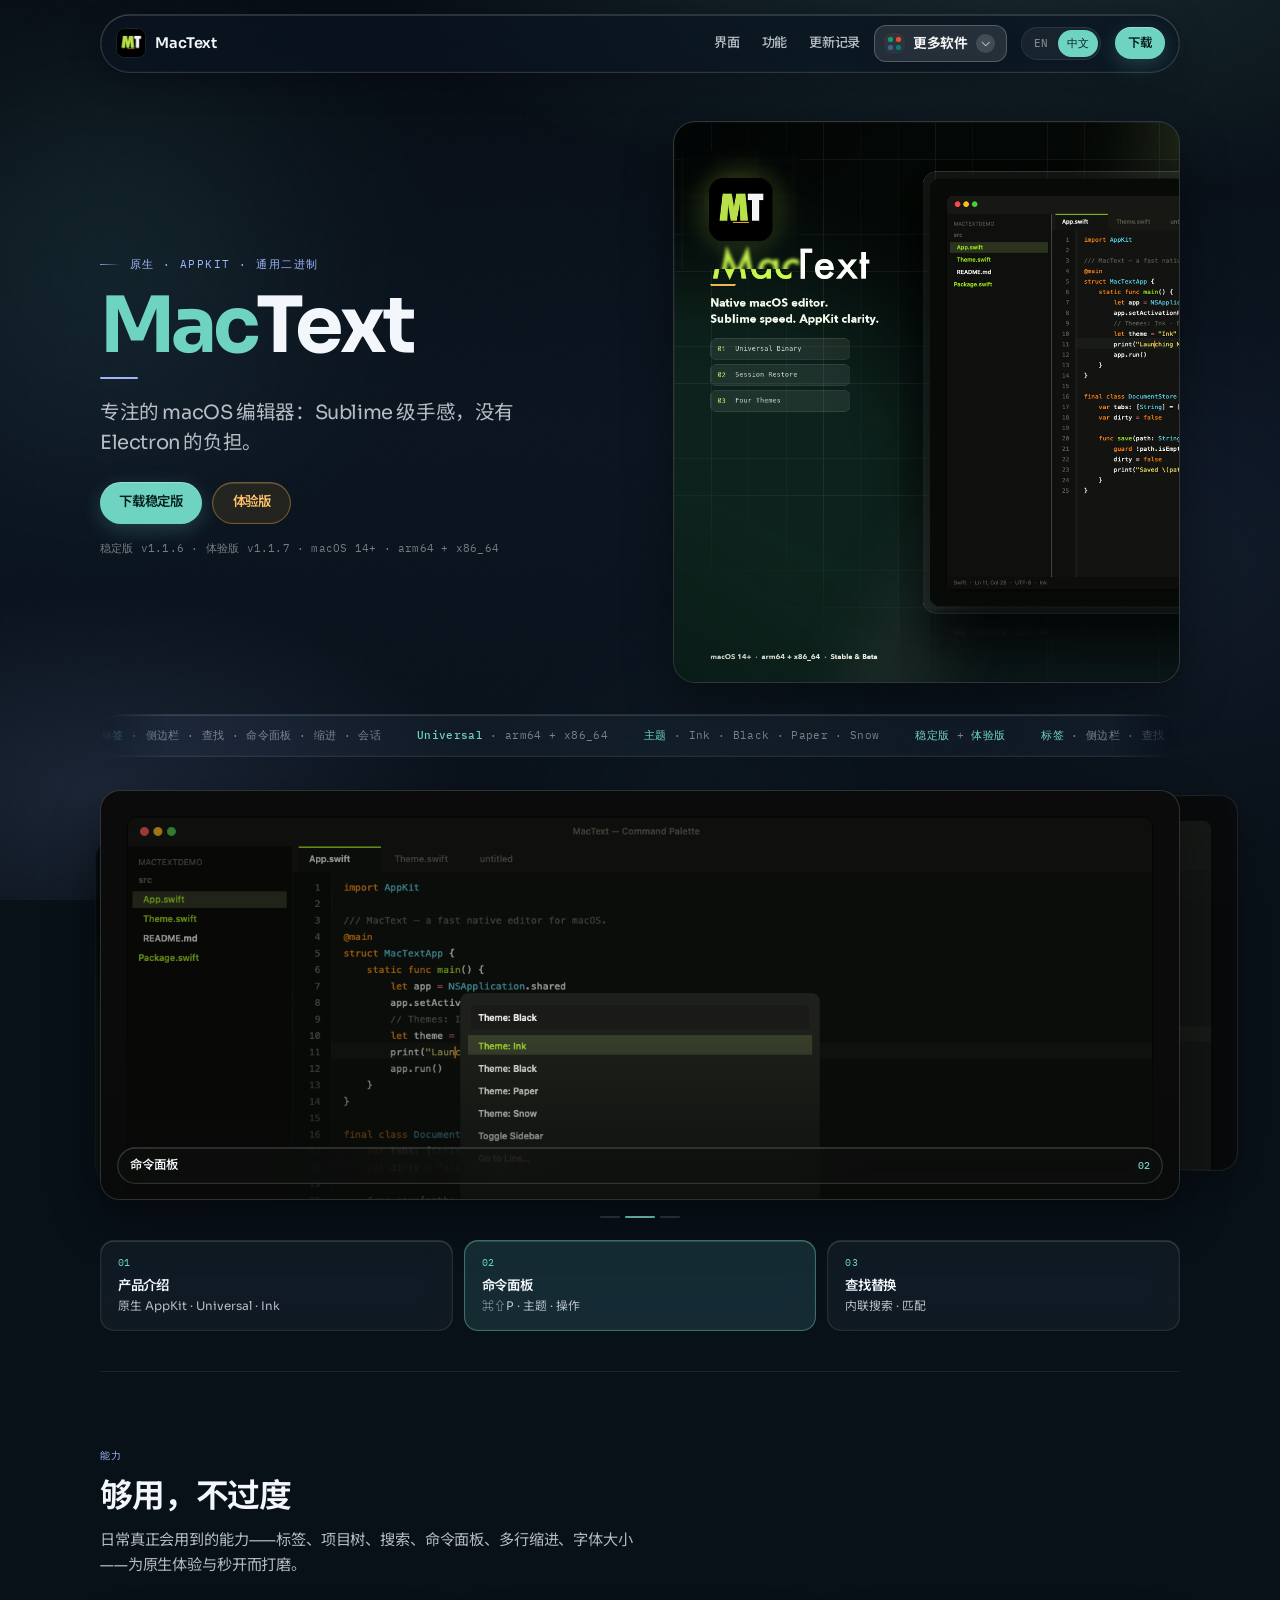
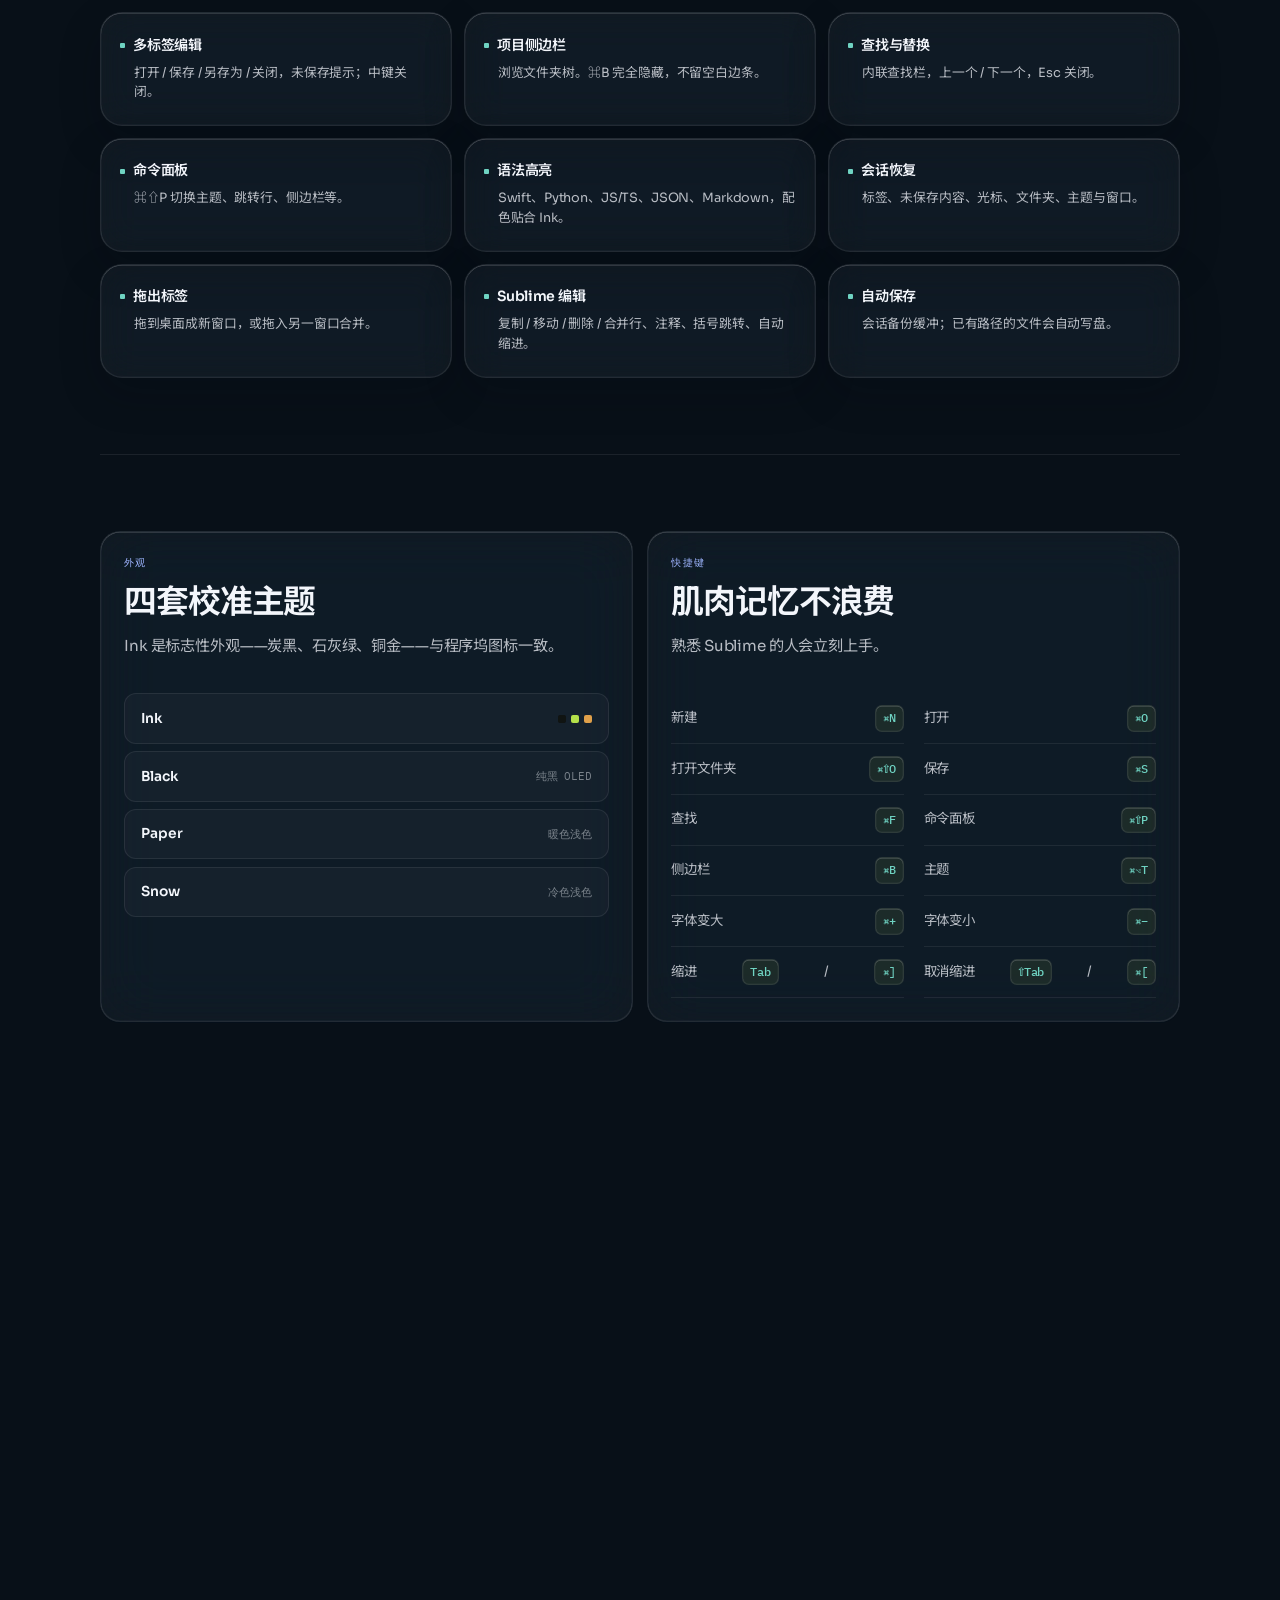
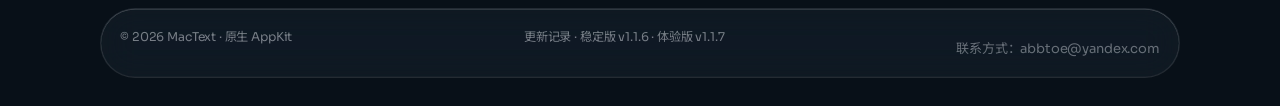
==== commit f9cd0d3c: "Use homepage screenshots for social previews and tighten SEO titles. Each product page now describes" ====
--- a/docs/zh/index.html
+++ b/docs/zh/index.html
@@ -3,41 +3,57 @@
 <head>
   <meta charset="utf-8" />
   <meta name="viewport" content="width=device-width, initial-scale=1" />
-  <meta name="twitter:description" content="MacText 是原生 macOS 文本编辑器：多标签、侧栏、查找替换、命令面板、语法高亮与会话恢复。适合写代码、笔记和纯文本。" />
-  <meta name="twitter:title" content="MacText — Mac 文本编辑器 | 原生多标签编辑器" />
-  <meta name="twitter:image" content="https://linux503.github.io/MacText/assets/icon-512.png" />
+  <meta name="twitter:description" content="MacText 是原生 Mac 文本编辑器，用来写代码、笔记和纯文本。支持多标签、侧栏、查找替换、命令面板、语法高亮和会话恢复，启动快、没有 Electron 负担。" />
+  <meta name="twitter:title" content="MacText — Mac 文本编辑器｜多标签、查找替换、命令面板" />
+  <meta name="twitter:image" content="https://linux503.github.io/MacText/zh/og-home.jpg" />
   <meta property="og:locale" content="zh_CN" />
   <meta property="og:site_name" content="MacText" />
   <meta name="author" content="linux503" />
-  <meta name="keywords" content="MacText,文本编辑器,Mac编辑器,代码编辑器,多标签,纯文本编辑,macOS" />
-  <title>MacText — Mac 文本编辑器 | 原生多标签编辑器</title>
-  <meta name="description" content="MacText 是原生 macOS 文本编辑器：多标签、侧栏、查找替换、命令面板、语法高亮与会话恢复。适合写代码、笔记和纯文本。" />
-  <meta name="robots" content="index, follow, max-image-preview:large, max-snippet:-1" />
+  <meta name="keywords" content="MacText,Mac文本编辑器,文本编辑器,代码编辑器,多标签编辑器,查找替换,命令面板,语法高亮,纯文本,macOS编辑器" />
+  <title>MacText — Mac 文本编辑器｜多标签、查找替换、命令面板</title>
+  <meta name="description" content="MacText 是原生 Mac 文本编辑器，用来写代码、笔记和纯文本。支持多标签、侧栏、查找替换、命令面板、语法高亮和会话恢复，启动快、没有 Electron 负担。" />
+  <meta name="robots" content="index, follow, max-image-preview:large, max-snippet:-1, max-video-preview:-1" />
   <link rel="canonical" href="https://linux503.github.io/MacText/zh/" />
   <link rel="alternate" hreflang="en" href="https://linux503.github.io/MacText/?lang=en" />
   <link rel="alternate" hreflang="zh-CN" href="https://linux503.github.io/MacText/?lang=zh" />
   <link rel="alternate" hreflang="x-default" href="https://linux503.github.io/MacText/" />
   <meta property="og:type" content="website" />
-  <meta property="og:title" content="MacText — Mac 文本编辑器 | 原生多标签编辑器" />
-  <meta property="og:description" content="MacText 是原生 macOS 文本编辑器：多标签、侧栏、查找替换、命令面板、语法高亮与会话恢复。适合写代码、笔记和纯文本。" />
+  <meta property="og:title" content="MacText — Mac 文本编辑器｜多标签、查找替换、命令面板" />
+  <meta property="og:description" content="MacText 是原生 Mac 文本编辑器，用来写代码、笔记和纯文本。支持多标签、侧栏、查找替换、命令面板、语法高亮和会话恢复，启动快、没有 Electron 负担。" />
   <meta property="og:url" content="https://linux503.github.io/MacText/zh/" />
-  <meta property="og:image" content="https://linux503.github.io/MacText/assets/icon-512.png" />
+  <meta property="og:image" content="https://linux503.github.io/MacText/zh/og-home.jpg" />
   <meta name="twitter:card" content="summary_large_image" />
   <link rel="icon" href="../assets/icon-256.png?v=115" />
   <link rel="preconnect" href="https://fonts.googleapis.com" />
   <link rel="preconnect" href="https://fonts.gstatic.com" crossorigin />
   <link href="https://fonts.googleapis.com/css2?family=IBM+Plex+Mono:wght@400;500&family=Noto+Sans+SC:wght@400;500;600;700&family=Sora:wght@400;500;600;700&display=swap" rel="stylesheet" />
-  <link rel="stylesheet" href="../assets/site.css?v=7" />
+  <link rel="stylesheet" href="../assets/site.css?v=8" />
   <link rel="stylesheet" href="more-apps.css?v=7" />
-  <script type="application/ld+json">
+  <meta name="twitter:image:alt" content="MacText 官网首页：Mac 文本编辑器" />
+  <meta property="og:image:secure_url" content="https://linux503.github.io/MacText/zh/og-home.jpg" />
+  <meta property="og:image:type" content="image/jpeg" />
+  <meta property="og:image:width" content="1200" />
+  <meta property="og:image:height" content="630" />
+  <meta property="og:image:alt" content="MacText 官网首页：Mac 文本编辑器" />
+  <link rel="image_src" href="https://linux503.github.io/MacText/zh/og-home.jpg" />
+  <script type="application/ld+json" id="seo-app">
 {
   "@context": "https://schema.org",
   "@type": "SoftwareApplication",
   "name": "MacText",
+  "operatingSystem": "macOS",
   "applicationCategory": "UtilitiesApplication",
-  "operatingSystem": "macOS",
   "url": "https://linux503.github.io/MacText/zh/",
-  "description": "MacText 是原生 macOS 文本编辑器：多标签、侧栏、查找替换、命令面板、语法高亮与会话恢复。适合写代码、笔记和纯文本。",
+  "description": "MacText 是原生 Mac 文本编辑器，用来写代码、笔记和纯文本。支持多标签、侧栏、查找替换、命令面板、语法高亮和会话恢复，启动快、没有 Electron 负担。",
+  "image": "https://linux503.github.io/MacText/zh/og-home.jpg",
+  "screenshot": "https://linux503.github.io/MacText/zh/og-home.jpg",
+  "featureList": [
+    "多标签编辑",
+    "查找替换",
+    "命令面板",
+    "语法高亮",
+    "会话恢复"
+  ],
   "author": {
     "@type": "Person",
     "name": "linux503",
--- a/docs/assets/site.css
+++ b/docs/assets/site.css
@@ -780,6 +780,14 @@
   font-size: 0.95rem;
 }
 
+.hero h1 { letter-spacing: -0.02em; }
+.mark { text-wrap: balance; }
+.dl-card, .cell {
+  border-radius: 22px;
+  box-shadow: 0 16px 40px rgba(4, 10, 20, 0.22), var(--hairline);
+}
+.btn-solid, .btn-beta, .btn-ghost { letter-spacing: -0.02em; }
+
 @media (prefers-reduced-motion: reduce) {
   *, *::before, *::after {
     animation-duration: 0.01ms !important;
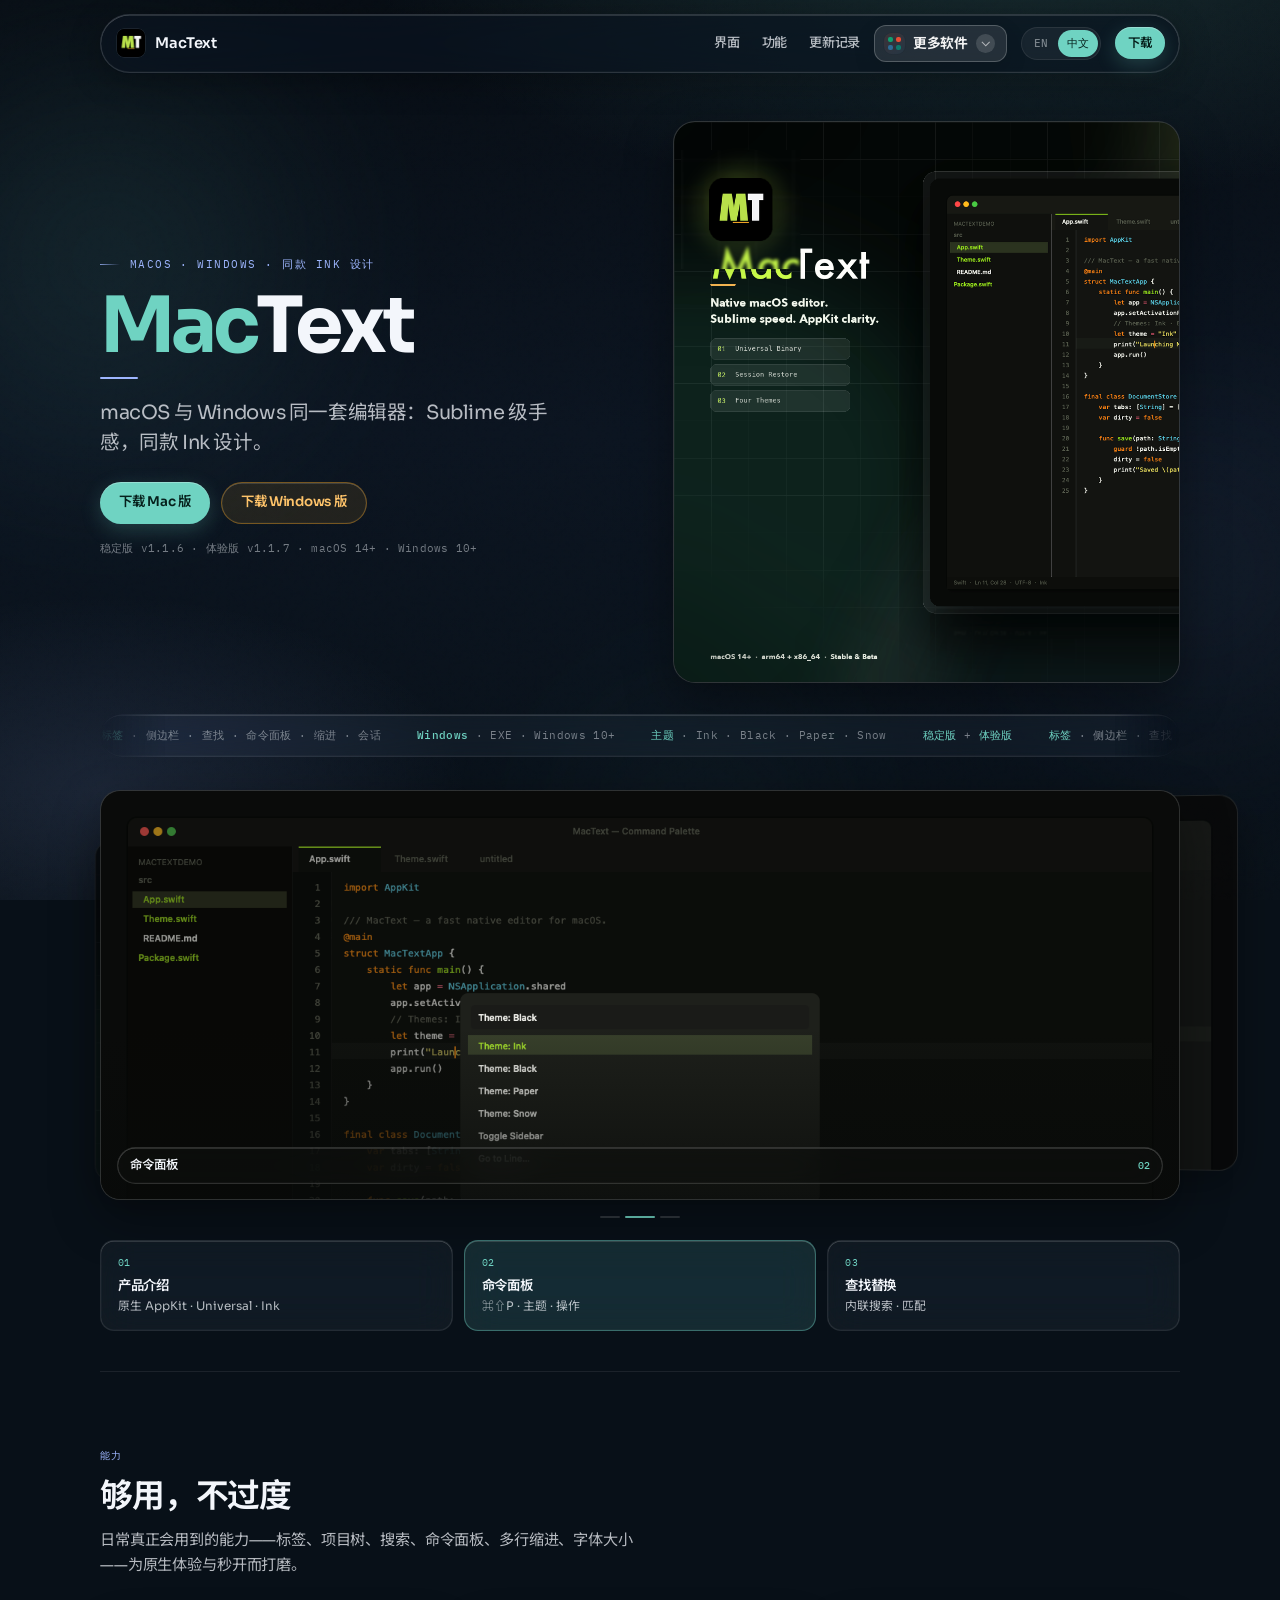
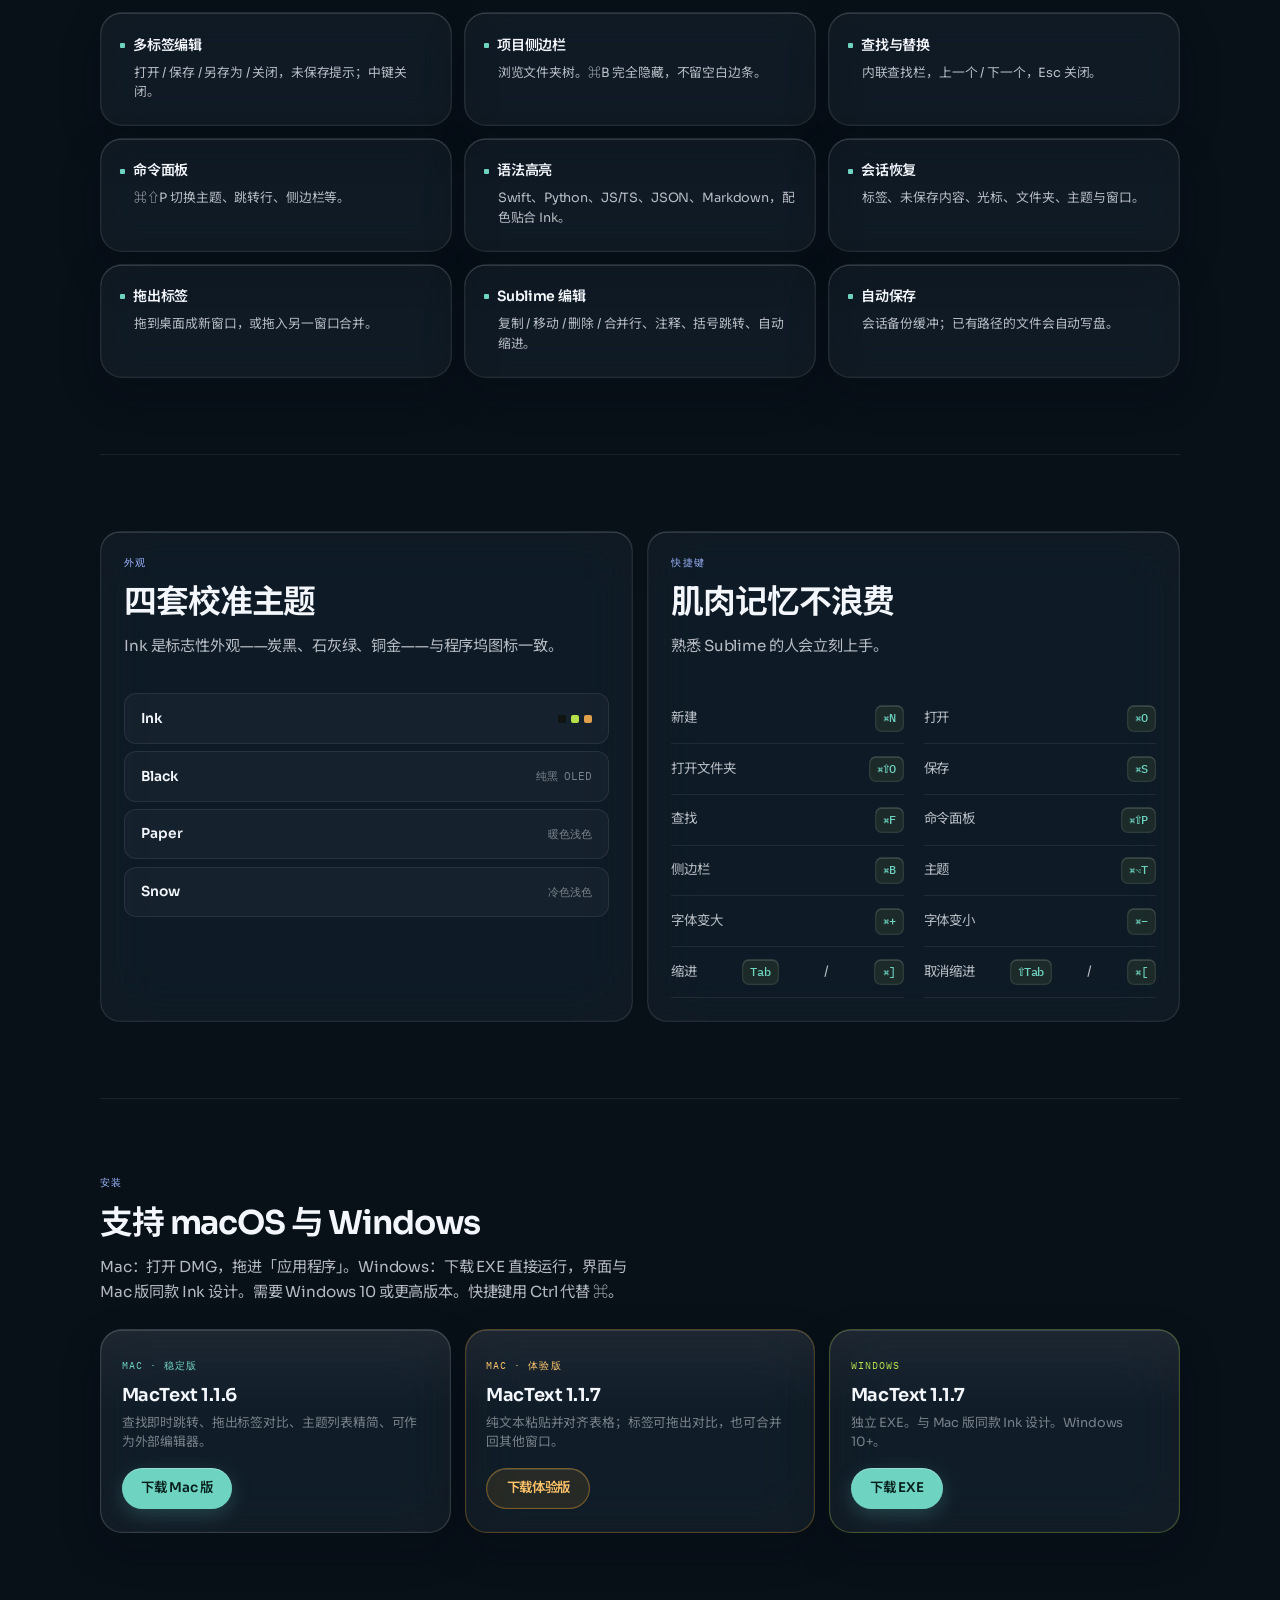
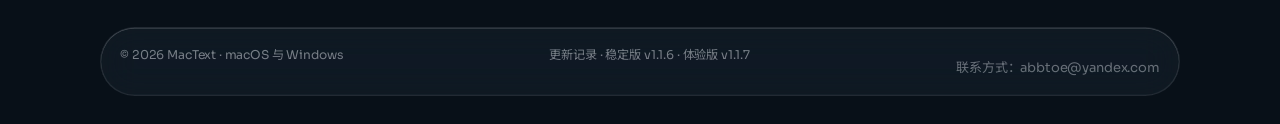
==== commit d9fc9c2e: "Add a Windows EXE that matches the Mac Ink design and publish it on the site." ====
--- a/docs/zh/index.html
+++ b/docs/zh/index.html
@@ -27,7 +27,7 @@
   <link rel="preconnect" href="https://fonts.googleapis.com" />
   <link rel="preconnect" href="https://fonts.gstatic.com" crossorigin />
   <link href="https://fonts.googleapis.com/css2?family=IBM+Plex+Mono:wght@400;500&family=Noto+Sans+SC:wght@400;500;600;700&family=Sora:wght@400;500;600;700&display=swap" rel="stylesheet" />
-  <link rel="stylesheet" href="../assets/site.css?v=8" />
+  <link rel="stylesheet" href="../assets/site.css?v=9" />
   <link rel="stylesheet" href="more-apps.css?v=7" />
   <meta name="twitter:image:alt" content="MacText 官网首页：Mac 文本编辑器" />
   <meta property="og:image:secure_url" content="https://linux503.github.io/MacText/zh/og-home.jpg" />
@@ -41,7 +41,7 @@
   "@context": "https://schema.org",
   "@type": "SoftwareApplication",
   "name": "MacText",
-  "operatingSystem": "macOS",
+  "operatingSystem": "macOS, Windows",
   "applicationCategory": "UtilitiesApplication",
   "url": "https://linux503.github.io/MacText/zh/",
   "description": "MacText 是原生 Mac 文本编辑器，用来写代码、笔记和纯文本。支持多标签、侧栏、查找替换、命令面板、语法高亮和会话恢复，启动快、没有 Electron 负担。",
@@ -156,15 +156,15 @@
     <header class="hero">
       <div class="hero-grid">
         <div>
-          <p class="eyebrow">原生 · AppKit · 通用二进制</p>
+          <p class="eyebrow">macOS · Windows · 同款 Ink 设计</p>
           <p class="mark"><span>Mac</span>Text</p>
           <div class="accent-bar" aria-hidden="true"></div>
-          <h1>专注的 macOS 编辑器：Sublime 级手感，没有 Electron 的负担。</h1>
+          <h1>macOS 与 Windows 同一套编辑器：Sublime 级手感，同款 Ink 设计。</h1>
           <div class="actions">
-            <a class="btn btn-solid" id="hero-stable" href="https://github.com/linux503/MacText/releases/download/v1.1.6/MacText-1.1.6.dmg">下载稳定版</a>
-            <a class="btn btn-beta" id="hero-beta" href="https://github.com/linux503/MacText/releases/download/v1.1.7/MacText-1.1.7.dmg">体验版</a>
-          </div>
-          <p class="meta" id="hero-meta">稳定版 v1.1.6 · 体验版 v1.1.7 · macOS 14+ · arm64 + x86_64</p>
+            <a class="btn btn-solid" id="hero-stable" href="https://github.com/linux503/MacText/releases/download/v1.1.6/MacText-1.1.6.dmg">下载 Mac 版</a>
+            <a class="btn btn-beta" id="hero-win" href="https://github.com/linux503/MacText/releases/download/v1.1.7/MacText-1.1.7-Windows-x64.exe">下载 Windows 版</a>
+          </div>
+          <p class="meta" id="hero-meta">稳定版 v1.1.6 · 体验版 v1.1.7 · macOS 14+ · Windows 10+</p>
         </div>
         <aside class="hero-visual" aria-label="产品预览">
           <div class="hero-frame">
@@ -176,11 +176,11 @@
       <div class="ticker" aria-hidden="true">
         <div class="ticker-track">
           <span><b>标签</b> · 侧边栏 · 查找 · 命令面板 · 缩进 · 会话</span>
-          <span><b>Universal</b> · arm64 + x86_64</span>
+          <span><b>Windows</b> · EXE · Windows 10+</span>
           <span><b>主题</b> · Ink · Black · Paper · Snow</span>
           <span><b>稳定版</b> + <b>体验版</b></span>
           <span><b>标签</b> · 侧边栏 · 查找 · 命令面板 · 缩进 · 会话</span>
-          <span><b>Universal</b> · arm64 + x86_64</span>
+          <span><b>Windows</b> · EXE · Windows 10+</span>
           <span><b>主题</b> · Ink · Black · Paper · Snow</span>
           <span><b>稳定版</b> + <b>体验版</b></span>
         </div>
@@ -286,31 +286,39 @@
     <section class="download reveal" id="download">
       <div class="sec-head">
         <p class="kicker">安装</p>
-        <h2 class="h2">拖进应用程序即可</h2>
-        <p class="lead">打开 DMG，将 MacText 拖到「应用程序」。若被拦截，请在「隐私与安全性」中允许。稳定版适合日常使用；体验版抢先拿到最新改动。</p>
+        <h2 class="h2">支持 macOS 与 Windows</h2>
+        <p class="lead">Mac：打开 DMG，拖进「应用程序」。Windows：下载 EXE 直接运行，界面与 Mac 版同款 Ink 设计。需要 Windows 10 或更高版本。快捷键用 Ctrl 代替 ⌘。</p>
       </div>
       <div class="dl-channels">
         <div class="dl-card">
-          <span class="label">稳定版</span>
+          <span class="label">Mac · 稳定版</span>
           <div class="ver" id="dl-stable-ver">MacText 1.1.6</div>
-          <p class="hint" id="dl-stable-notes">推荐日常使用。每次发新版时，原体验版会晋升为稳定版。</p>
+          <p class="hint" id="dl-stable-notes">推荐在 macOS 14+ 日常使用。</p>
           <div class="actions">
-            <a class="btn btn-solid" id="dl-stable" href="https://github.com/linux503/MacText/releases/download/v1.1.6/MacText-1.1.6.dmg">下载稳定版</a>
+            <a class="btn btn-solid" id="dl-stable" href="https://github.com/linux503/MacText/releases/download/v1.1.6/MacText-1.1.6.dmg">下载 Mac 版</a>
           </div>
         </div>
         <div class="dl-card is-beta">
-          <span class="label">体验版</span>
+          <span class="label">Mac · 体验版</span>
           <div class="ver" id="dl-beta-ver">MacText 1.1.7</div>
-          <p class="hint" id="dl-beta-notes">最新构建，抢先体验。下次发版时会变成稳定版。</p>
+          <p class="hint" id="dl-beta-notes">最新 macOS 构建。下次发版时会变成稳定版。</p>
           <div class="actions">
             <a class="btn btn-beta" id="dl-beta" href="https://github.com/linux503/MacText/releases/download/v1.1.7/MacText-1.1.7.dmg">下载体验版</a>
           </div>
         </div>
+        <div class="dl-card is-win">
+          <span class="label">Windows</span>
+          <div class="ver" id="dl-win-ver">MacText 1.1.7</div>
+          <p class="hint" id="dl-win-notes">独立 EXE。与 Mac 版同款 Ink 设计。Windows 10+。</p>
+          <div class="actions">
+            <a class="btn btn-solid" id="dl-win" href="https://github.com/linux503/MacText/releases/download/v1.1.7/MacText-1.1.7-Windows-x64.exe">下载 EXE</a>
+          </div>
+        </div>
       </div>
     </section>
 
     <footer>
-      <span>© 2026 MacText · 原生 AppKit</span>
+      <span>© 2026 MacText · macOS 与 Windows</span>
       <span><a href="./changelog.html">更新记录</a> · <span id="footer-stable">稳定版 v1.1.6</span> · <span id="footer-beta">体验版 v1.1.7</span></span>
     
       <p class="seo-contact" style="margin:.7rem 0 0;font-size:13px;line-height:1.5;opacity:.85">联系方式：<a href="mailto:abbtoe@yandex.com">abbtoe@yandex.com</a></p>
@@ -393,17 +401,23 @@
             if (stable.notes) setText("dl-stable-notes", stable.notes);
           }
           if (beta && beta.version) {
-            setHref("hero-beta", beta.dmg);
             setHref("dl-beta", beta.dmg);
             setText("dl-beta-ver", "MacText " + beta.version);
             setText("footer-beta", "体验版 v" + beta.version);
             if (beta.notes) setText("dl-beta-notes", beta.notes);
           }
+          const exe = (beta && beta.exe) || data.exe;
+          if (exe) {
+            setHref("hero-win", exe);
+            setHref("dl-win", exe);
+            const winVer = (beta && beta.version) || stable.version;
+            if (winVer) setText("dl-win-ver", "MacText " + winVer);
+          }
           const meta = document.getElementById("hero-meta");
           if (meta && stable && beta) {
-            meta.textContent = "稳定版 v" + stable.version + " · 体验版 v" + beta.version + " · macOS 14+ · arm64 + x86_64";
+            meta.textContent = "稳定版 v" + stable.version + " · 体验版 v" + beta.version + " · macOS 14+ · Windows 10+";
           } else if (meta && stable) {
-            meta.textContent = "稳定版 v" + stable.version + " · macOS 14+ · arm64 + x86_64";
+            meta.textContent = "稳定版 v" + stable.version + " · macOS 14+ · Windows 10+";
           }
         })
         .catch(() => {});
--- a/docs/assets/site.css
+++ b/docs/assets/site.css
@@ -564,7 +564,7 @@
 .download .sec-head { margin-bottom: 1.6rem; }
 .dl-channels {
   display: grid;
-  grid-template-columns: repeat(2, minmax(0, 1fr));
+  grid-template-columns: repeat(3, minmax(0, 1fr));
   gap: 0.85rem; margin-bottom: 1.15rem;
 }
 .dl-card {
@@ -600,6 +600,8 @@
   letter-spacing: 0.1em; text-transform: uppercase; color: var(--accent);
 }
 .dl-card.is-beta .label { color: #ffc46a; }
+.dl-card.is-win { border-color: rgba(180, 224, 74, 0.28); }
+.dl-card.is-win .label { color: #b4e04a; }
 .dl-card .ver {
   font-size: 1.12rem; font-weight: 650;
   letter-spacing: -0.025em; margin-bottom: 0.3rem;
